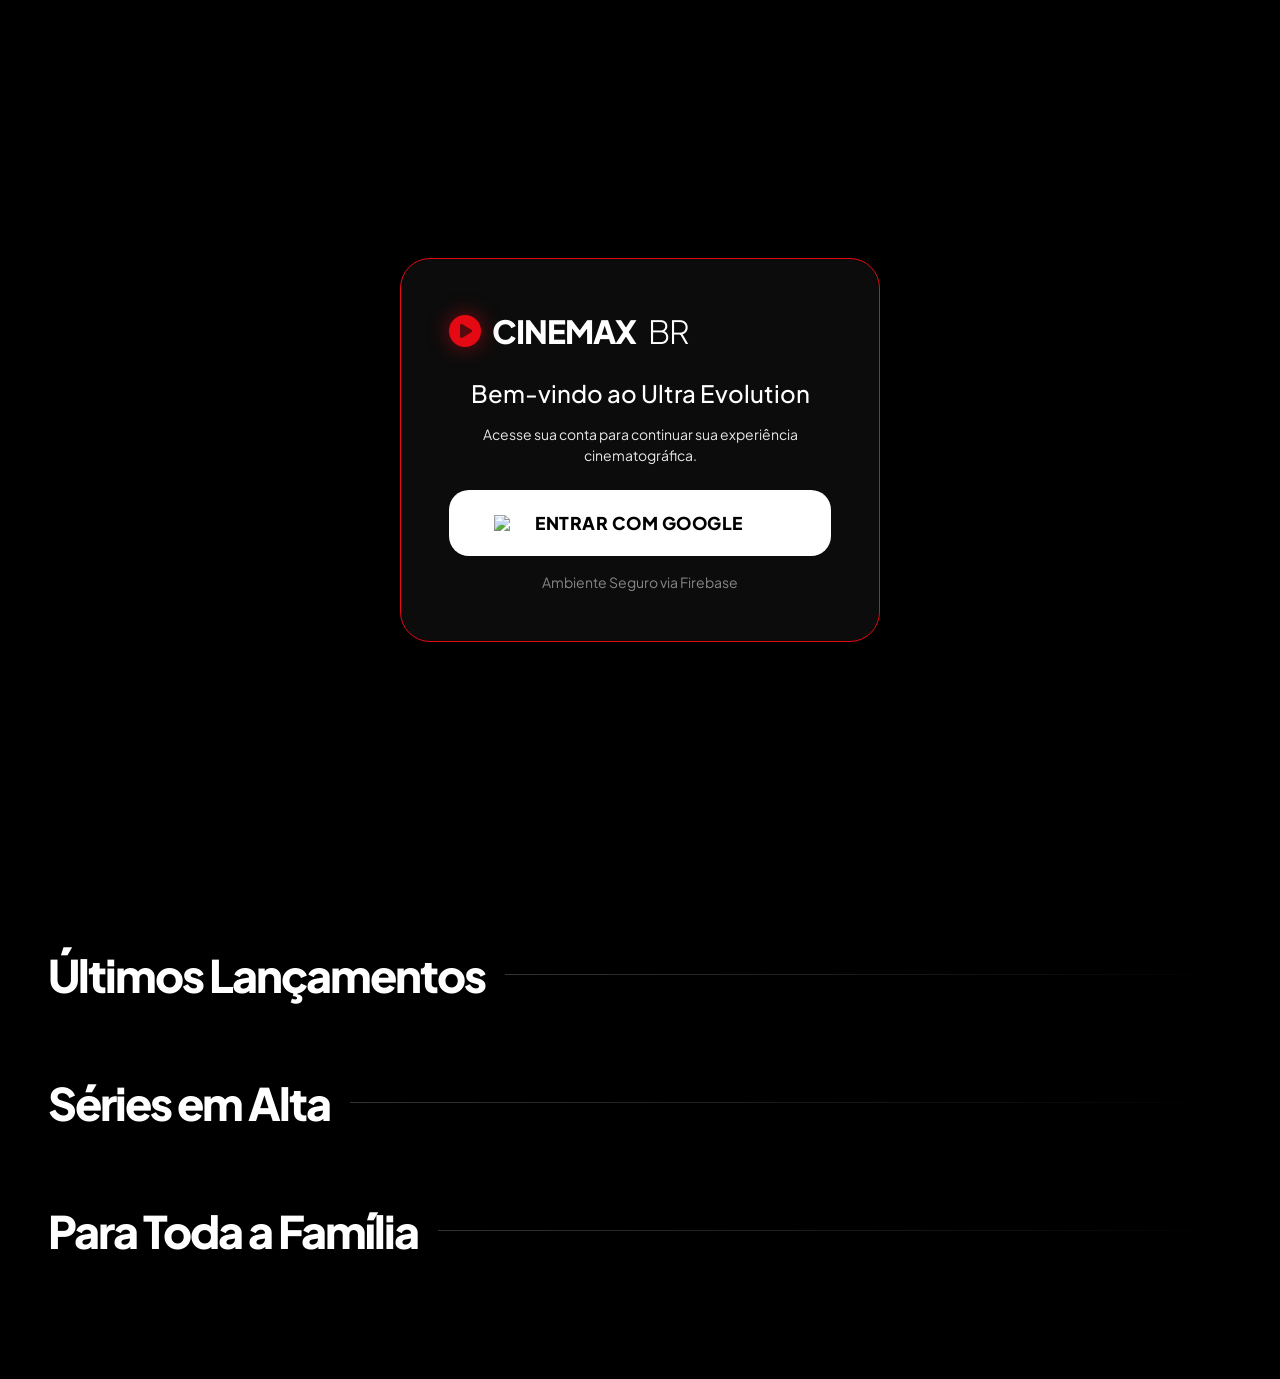
==== index.html @ 7a3a1f3d "update" ====
<!DOCTYPE html>
<html lang="pt-BR">
<head>
    <meta charset="UTF-8">
    <meta name="viewport" content="width=device-width, initial-scale=1.0">
    <title>CineMaxBR | Ultra Evolution</title>

    <!-- Fonts & Icons -->
    <link href="https://cdn.jsdelivr.net/npm/bootstrap@5.3.0/dist/css/bootstrap.min.css" rel="stylesheet">
    <link rel="stylesheet" href="https://cdnjs.cloudflare.com/ajax/libs/font-awesome/6.4.0/css/all.min.css">
    <link rel="preconnect" href="https://fonts.googleapis.com">
    <link href="https://fonts.googleapis.com/css2?family=Plus+Jakarta+Sans:wght@300;400;600;800&display=swap" rel="stylesheet">

    <!-- Custom CSS -->
    <link rel="stylesheet" href="assets/css/styles.css">
    <link rel="stylesheet" href="assets/css/player.css">
    <link rel="icon" href="data:;base64,iVBORw0KGgo=">
</head>
<body class="bg-black">

    <div id="particles-js"></div>

    <!-- Access Gate -->
    <div id="accessGate" style="position: fixed; inset: 0; background: #000; z-index: 20000; display: flex; align-items: center; justify-content: center; backdrop-filter: blur(20px);">
        <div class="glass-card text-center p-5 animate-fade-in" style="max-width: 480px; border: 1px solid var(--accent); position: relative;">

            <div id="loginStep">
                <div class="brand mb-4 fs-2"><i class="fas fa-play-circle"></i> CINEMAX<span>BR</span></div>
                <h4 class="fw-800 mb-3">Bem-vindo ao Ultra Evolution</h4>
                <p class="text-dim small mb-4">Acesse sua conta para continuar sua experiência cinematográfica.</p>
                <button class="btn-hyper w-100 mb-3" id="btnGoogleLogin" style="background: #fff; color: #000; box-shadow: none;">
                    <img src="https://www.gstatic.com/firebasejs/ui/2.0.0/images/auth/google.svg" width="18" class="me-2"> ENTRAR COM GOOGLE
                </button>
                <div class="text-white-50 small">Ambiente Seguro via Firebase</div>
            </div>

            <div id="codeStep" style="display: none;">
                <div class="brand mb-4 fs-2"><i class="fas fa-key"></i> CINEMAX<span>BR</span></div>
                <h4 class="fw-800 mb-3">Vincular Acesso</h4>
                <p class="text-dim small mb-4">Insira sua chave de acesso para vincular à sua conta Google.</p>
                <div class="mb-4">
                    <input type="password" id="accessCodeInput" class="form-control-pro text-center fs-4" placeholder="••••••••" style="letter-spacing: 0.5em;">
                </div>
                <button class="btn-hyper w-100" id="btnVerifyAccess">VINCULAR CONTA</button>
                <p id="accessError" class="text-danger small mt-3" style="display: none;">Chave inválida ou já utilizada.</p>
            </div>

            <div id="termsStep" style="display: none;">
                <div class="brand mb-4 fs-2"><i class="fas fa-shield-alt"></i> TERMOS<span>&</span>PRIVACIDADE</div>
                <h4 class="fw-800 mb-3">Contrato de Uso</h4>
                <div class="terms-scroll p-3 mb-4 text-start small text-dim" style="height: 180px; overflow-y: auto; background: rgba(255,255,255,0.05); border-radius: 10px;">
                    Ao acessar o CineMaxBR, você concorda que:
                    <ol>
                        <li>Este portal é para uso estritamente pessoal e privado.</li>
                        <li>O compartilhamento de sua chave de acesso é proibido.</li>
                        <li>Respeitamos sua privacidade e não coletamos dados sensíveis sem consentimento.</li>
                        <li>Os links de mídia são indexados de fontes externas.</li>
                    </ol>
                    Leia na íntegra: <a href="politica-de-privacidade.html" target="_blank" class="text-accent">Privacidade</a> e <a href="termo-de-servico.html" target="_blank" class="text-accent">Termos</a>.
                </div>
                <div class="form-check text-start mb-4">
                    <input class="form-check-input" type="checkbox" id="checkTerms">
                    <label class="form-check-label small text-white" for="checkTerms">
                        Eu li e aceito os termos e a política de privacidade.
                    </label>
                </div>
                <button class="btn-hyper w-100" id="btnAcceptTerms" disabled>CONCORDAR E CONTINUAR</button>
            </div>
        </div>
    </div>

    <!-- Hyper Navbar -->
    <nav class="navbar navbar-expand-lg navbar-dark navbar-pro fixed-top">
        <div class="container-fluid px-5">
            <a class="navbar-brand brand" href="#">
                <i class="fas fa-play-circle"></i> CINEMAX<span>BR</span>
            </a>
            <div class="collapse navbar-collapse">
                <ul class="navbar-nav mx-auto gap-4 fw-800 text-uppercase letter-spacing-1">
                    <li class="nav-item"><a class="nav-link active" href="#">Início</a></li>
                    <li class="nav-item"><a class="nav-link" href="#movies">Filmes</a></li>
                    <li class="nav-item"><a class="nav-link" href="#series">Séries</a></li>
                    <li class="nav-item"><a class="nav-link" href="#kids">Kids</a></li>
                </ul>
                <div class="d-flex align-items-center gap-4">
                    <i class="fas fa-search cursor-pointer fs-5" id="btnOpenSearch"></i>
                    <i class="fas fa-bell cursor-pointer fs-5"></i>
                    <div class="avatar-circle"></div>
                </div>
            </div>
        </div>
    </nav>

    <!-- Hyper Hero -->
    <header class="hero" id="hero">
        <div class="hero-bg-container">
            <img src="" id="heroBanner" class="hero-bg">
        </div>
        <div class="hero-overlay"></div>
        <div class="hero-content">
            <h1 class="hero-title" id="heroTitle">Carregando...</h1>
            <p class="hero-desc" id="heroDesc">Experiência Ultra Evolution. O melhor do cinema mundial em qualidade premium exclusiva.</p>
            <div class="d-flex gap-4">
                <button class="btn-hyper" id="btnPlayHero">
                    <i class="fas fa-play"></i> ASSISTIR AGORA
                </button>
                <button class="btn-hyper" style="background: rgba(255,255,255,0.15); box-shadow: none;" id="btnInfoHero">
                    <i class="fas fa-info-circle"></i> MAIS DETALHES
                </button>
            </div>
        </div>
    </header>

    <!-- Catalog Sections -->
    <main class="container-fluid px-5 pb-5 mt-5">
        <div id="franchiseSection"></div>

        <section id="movies" class="mb-5">
            <h2 class="section-title">Últimos Lançamentos</h2>
            <div class="row g-4" id="moviesGrid">
                <!-- Dynamic Content -->
            </div>
        </section>

        <section id="series" class="mb-5">
            <h2 class="section-title">Séries em Alta</h2>
            <div class="row g-4" id="seriesGrid">
                <!-- Dynamic Content -->
            </div>
        </section>

        <section id="kids" class="mb-5">
            <h2 class="section-title">Para Toda a Família</h2>
            <div class="row g-4" id="kidsGrid">
                <!-- Dynamic Content -->
            </div>
        </section>
    </main>

    <!-- Search Overlay -->
    <div id="searchOverlay" class="search-overlay">
        <div class="search-header">
            <div class="container-fluid px-5 d-flex align-items-center gap-4">
                <i class="fas fa-search fs-3 text-accent"></i>
                <input type="text" id="searchInput" class="search-input" placeholder="Títulos, gêneros ou tags..." autocomplete="off">
                <i class="fas fa-times fs-3 cursor-pointer" id="btnCloseSearch"></i>
            </div>
        </div>
        <div class="container-fluid px-5 py-5 mt-5" style="height: calc(100vh - 100px); overflow-y: auto;">
            <div id="searchResults" class="row g-4"></div>
        </div>
    </div>

    <!-- Details Modal -->
    <div class="modal fade" id="detailsModal" tabindex="-1">
        <div class="modal-dialog modal-premium modal-dialog-centered">
            <div class="modal-content hyper-glass">
                <div class="modal-body p-0" id="modalBody"></div>
            </div>
        </div>
    </div>

    <!-- Player Overlay -->
    <div id="playerOverlay" style="position: fixed; inset: 0; background: #000; z-index: 10000; display: none;">
        <button onclick="closePlayer()" class="btn btn-link text-white position-absolute top-0 end-0 m-5 fs-2" style="z-index: 10001;">
            <i class="fas fa-times"></i>
        </button>
        <div id="videoContainer" class="w-100 h-100"></div>
    </div>

    <!-- Scripts -->
    <script src="config.js"></script>
    <script src="https://cdn.jsdelivr.net/npm/hls.js@latest"></script>
    <script src="https://cdn.jsdelivr.net/npm/bootstrap@5.3.0/dist/js/bootstrap.bundle.min.js"></script>
    <script src="https://cdn.jsdelivr.net/npm/particles.js@2.0.0/particles.min.js"></script>
    <script src="https://www.gstatic.com/firebasejs/10.7.1/firebase-app-compat.js"></script>
    <script src="https://www.gstatic.com/firebasejs/10.7.1/firebase-auth-compat.js"></script>
    <script src="https://www.gstatic.com/firebasejs/10.7.1/firebase-database-compat.js"></script>
    <script type="module" src="assets/js/core/app.js"></script>

    <script>
        // Particle Init
        particlesJS('particles-js', {
            particles: {
                number: { value: 50 },
                color: { value: "#E50914" },
                shape: { type: "circle" },
                opacity: { value: 0.2 },
                size: { value: 3 },
                move: { speed: 1, direction: "top", out_mode: "out" }
            }
        });
    </script>
</body>
</html>
---- assets/css/styles.css ----
/*
 * CineMaxBR HYPER-PREMIUM Styles
 * The "One Million Times Better" Edition
 */

:root {
    --accent: #E50914;
    --accent-rgb: 229, 9, 20;
    --accent-glow: rgba(229, 9, 20, 0.6);
    --bg-pure: #000000;
    --bg-card: rgba(20, 20, 20, 0.4);
    --surface-glass: rgba(255, 255, 255, 0.03);
    --border-glass: rgba(255, 255, 255, 0.08);
    --blur-heavy: blur(40px);
    --transition-hyper: all 0.6s cubic-bezier(0.16, 1, 0.3, 1);
    --gold: #FFD700;
}

* {
    margin: 0;
    padding: 0;
    box-sizing: border-box;
    font-family: 'Plus Jakarta Sans', sans-serif;
    -webkit-font-smoothing: antialiased;
}

body {
    background: var(--bg-pure);
    color: #fff;
    overflow-x: hidden;
    scroll-behavior: smooth;
}

/* Refined Cursor Trail */
#customCursor {
    width: 8px;
    height: 8px;
    background: var(--accent);
    border-radius: 50%;
    position: fixed;
    pointer-events: none;
    z-index: 10000;
    transition: transform 0.1s ease;
    box-shadow: 0 0 10px var(--accent-glow);
}

#cursorFollower {
    width: 35px;
    height: 35px;
    border: 1.5px solid rgba(255,255,255,0.2);
    border-radius: 50%;
    position: fixed;
    pointer-events: none;
    z-index: 9999;
    transition: transform 0.2s cubic-bezier(0.23, 1, 0.32, 1);
}

/* Hyper-Premium Navbar */
.navbar-pro {
    background: linear-gradient(to bottom, rgba(0,0,0,0.8) 0%, transparent 100%);
    padding: 1rem 6% !important;
    transition: var(--transition-hyper);
    z-index: 2000;
}

.navbar-pro.scrolled {
    background: #000;
    padding: 0.8rem 6% !important;
    border-bottom: 1px solid var(--border-glass);
}

.brand {
    font-size: 1.8rem;
    font-weight: 900;
    letter-spacing: -1px;
    text-transform: uppercase;
    display: flex;
    align-items: center;
    gap: 12px;
}

.brand i {
    font-size: 2rem;
    color: var(--accent);
    filter: drop-shadow(0 0 10px var(--accent-glow));
}

.brand span {
    color: #fff;
    font-weight: 300;
}

/* Hero Section with Parallax Effect */
.hero {
    height: 100vh;
    display: flex;
    align-items: center;
    justify-content: flex-start;
    padding: 0 10%;
    position: relative;
    overflow: hidden;
}

.hero-bg-container {
    position: absolute;
    top: 0; left: 0; width: 100%; height: 100%;
    z-index: -2;
    overflow: hidden;
}

.hero-bg {
    width: 100%;
    height: 100%;
    object-fit: cover;
    transform: scale(1.15);
    filter: brightness(0.4) contrast(1.1);
    transition: transform 12s cubic-bezier(0.16, 1, 0.3, 1);
}

.hero.active .hero-bg {
    transform: scale(1);
}

.hero-overlay {
    position: absolute;
    top: 0; left: 0; width: 100%; height: 100%;
    background: radial-gradient(circle at 20% 50%, transparent 10%, var(--bg-pure) 90%),
                linear-gradient(to top, var(--bg-pure) 5%, transparent 40%);
    z-index: -1;
}

.hero-content {
    max-width: 800px;
    z-index: 10;
}

.hero-badge {
    display: inline-flex;
    align-items: center;
    gap: 10px;
    background: rgba(255,255,255,0.1);
    backdrop-filter: blur(10px);
    padding: 8px 20px;
    border-radius: 100px;
    font-weight: 800;
    font-size: 0.75rem;
    letter-spacing: 2px;
    margin-bottom: 2rem;
    border: 1px solid rgba(255,255,255,0.1);
}

.hero-title {
    font-size: 5rem;
    font-weight: 900;
    line-height: 1.1;
    margin-bottom: 1.5rem;
    letter-spacing: -2px;
}

.hero-desc {
    font-size: 1.25rem;
    line-height: 1.6;
    color: rgba(255,255,255,0.9);
    margin-bottom: 3rem;
    max-width: 600px;
}

/* High-End Cards */
.media-card {
    position: relative;
    border-radius: 24px;
    background: var(--bg-card);
    border: 1px solid var(--border-glass);
    overflow: hidden;
    transition: var(--transition-hyper);
    aspect-ratio: 2/3;
}

.media-card::before {
    content: '';
    position: absolute;
    inset: 0;
    background: linear-gradient(45deg, transparent, rgba(255,255,255,0.05), transparent);
    transform: translateX(-100%);
    transition: 0.8s;
}

.media-card:hover::before {
    transform: translateX(100%);
}

.media-card:hover {
    transform: translateY(-15px) scale(1.03);
    border-color: rgba(255,255,255,0.3);
    box-shadow: 0 30px 60px rgba(0,0,0,0.8),
                0 0 20px rgba(var(--accent-rgb), 0.2);
}

.media-card img {
    width: 100%;
    height: 100%;
    object-fit: cover;
    transition: var(--transition-hyper);
}

.media-card:hover img {
    transform: scale(1.1);
    filter: brightness(0.5) blur(2px);
}

.media-card-info {
    position: absolute;
    inset: 0;
    display: flex;
    flex-direction: column;
    justify-content: flex-end;
    padding: 30px;
    background: linear-gradient(to top, rgba(0,0,0,0.9) 10%, transparent 60%);
    opacity: 0;
    transform: translateY(20px);
    transition: var(--transition-hyper);
}

.media-card:hover .media-card-info {
    opacity: 1;
    transform: translateY(0);
}

/* Premium Section Titles */
.section-title {
    font-size: 2.8rem;
    font-weight: 900;
    margin-bottom: 50px;
    letter-spacing: -2px;
    display: flex;
    align-items: center;
    gap: 20px;
}

.section-title::after {
    content: '';
    height: 1px;
    flex-grow: 1;
    background: linear-gradient(to right, rgba(255,255,255,0.2), transparent);
}

/* Buttons: The Ultimate UI */
.btn-hyper {
    position: relative;
    background: var(--accent);
    color: white;
    border: none;
    padding: 20px 45px;
    border-radius: 20px;
    font-weight: 800;
    font-size: 1.1rem;
    letter-spacing: 0.5px;
    overflow: hidden;
    transition: var(--transition-hyper);
    display: flex;
    align-items: center;
    gap: 15px;
    box-shadow: 0 10px 30px var(--accent-glow);
}

.btn-hyper::before {
    content: '';
    position: absolute;
    top: -50%; left: -50%;
    width: 200%; height: 200%;
    background: radial-gradient(circle, rgba(255,255,255,0.2) 0%, transparent 70%);
    transform: scale(0);
    transition: transform 0.6s ease;
}

.btn-hyper:hover::before {
    transform: scale(1);
}

.btn-hyper:hover {
    transform: translateY(-5px) scale(1.05);
    box-shadow: 0 20px 50px var(--accent-glow);
}

/* Balanced Modal */
.modal-dialog.modal-premium {
    max-width: 1100px;
    margin: 1.75rem auto;
}

.modal-content.hyper-glass {
    background: #0a0a0a;
    border: 1px solid rgba(255,255,255,0.1);
    border-radius: 24px;
    overflow: hidden;
    box-shadow: 0 0 50px rgba(0,0,0,1);
}

.glass-detail {
    background: rgba(5, 5, 5, 0.7);
    backdrop-filter: blur(4px);
    -webkit-backdrop-filter: blur(4px);
    position: relative;
    z-index: 5;
    height: 100%;
    min-height: 500px;
}

/* Ambient Background Particles */
#particles-js {
    position: fixed;
    top: 0; left: 0; width: 100%; height: 100%;
    z-index: -5;
    pointer-events: none;
}

/* Access Control UI Components */
.glass-card {
    background: rgba(15, 15, 15, 0.85);
    backdrop-filter: blur(10px);
    border: 1px solid rgba(255, 255, 255, 0.1);
    border-radius: 30px;
    box-shadow: 0 50px 100px rgba(0,0,0,0.8);
}

.form-control-pro {
    background: rgba(255, 255, 255, 0.05);
    border: 1px solid rgba(255, 255, 255, 0.1);
    border-radius: 14px;
    padding: 18px 25px;
    color: #fff;
    width: 100%;
    transition: all 0.3s ease;
}

.form-control-pro:focus {
    background: rgba(255, 255, 255, 0.1);
    border-color: var(--accent);
    outline: none;
    box-shadow: 0 0 20px var(--accent-glow);
}

.animate-fade-in {
    animation: fadeIn 0.8s cubic-bezier(0.16, 1, 0.3, 1) forwards;
}

.animate-fade-out {
    animation: fadeOut 0.5s ease forwards;
}

@keyframes fadeIn {
    from { opacity: 0; transform: translateY(30px); }
    to { opacity: 1; transform: translateY(0); }
}

@keyframes fadeOut {
    from { opacity: 1; transform: scale(1); }
    to { opacity: 0; transform: scale(1.1); }
}

/* --- Advanced Cinematic Modal --- */
.media-detail-backdrop {
    position: absolute;
    inset: 0;
    background-size: cover;
    background-position: center;
    filter: blur(10px) brightness(0.2);
    transform: scale(1.05);
    z-index: 1;
}

.content-glass {
    background: rgba(10, 10, 10, 0.9);
    backdrop-filter: blur(10px);
    border-left: 1px solid rgba(255, 255, 255, 0.05);
}

.poster-main {
    width: 100%;
    height: 100%;
    object-fit: cover;
    border-radius: 20px;
    box-shadow: 0 20px 50px rgba(0,0,0,0.8);
    transition: transform 0.5s ease;
}

.poster-glow-container {
    padding: 30px;
    height: 100%;
    background: linear-gradient(to right, rgba(0,0,0,0.4), transparent);
}

.cinematic-title {
    text-shadow: 0 5px 15px rgba(0,0,0,0.5);
    background: linear-gradient(to bottom, #fff 0%, #aaa 100%);
    -webkit-background-clip: text;
    -webkit-text-fill-color: transparent;
}

.description-text {
    color: rgba(255,255,255,0.9);
    line-height: 1.8;
    font-size: 1.1rem;
    max-height: 150px;
    overflow-y: auto;
}

/* --- Action Buttons & Animations --- */
.action-btn {
    transition: all 0.4s cubic-bezier(0.175, 0.885, 0.32, 1.275);
}

.action-btn:hover {
    transform: scale(1.05) translateY(-3px);
}

.pulse-glow {
    animation: pulse-red 2s infinite;
}

@keyframes pulse-red {
    0% { box-shadow: 0 0 0 0 rgba(229, 9, 20, 0.4); }
    70% { box-shadow: 0 0 0 20px rgba(229, 9, 20, 0); }
    100% { box-shadow: 0 0 0 0 rgba(229, 9, 20, 0); }
}

/* --- Navigation & Global Improvements --- */
.navbar {
    background: linear-gradient(to bottom, rgba(0,0,0,0.9) 0%, transparent 100%) !important;
    padding: 1.5rem 0;
    transition: 0.5s ease;
}

.navbar.scrolled {
    background: #000 !important;
    padding: 1rem 0;
    border-bottom: 1px solid rgba(255,255,255,0.05);
}

.text-dim {
    color: rgba(255, 255, 255, 0.9) !important;
}

/* --- Premium Animations --- */
.media-card {
    transition: transform 0.6s cubic-bezier(0.23, 1, 0.32, 1), box-shadow 0.6s ease;
    border: 1px solid transparent;
}

.media-card:hover {
    transform: scale(1.05) translateY(-5px);
    border-color: var(--accent);
    box-shadow: 0 15px 30px rgba(229, 9, 20, 0.3);
    z-index: 10;
}

.media-card img {
    border-radius: 16px;
    transition: filter 0.6s ease;
}

.media-card:hover img {
    filter: brightness(0.6);
}

/* --- Skeleton & Loading States --- */
@keyframes shimmer {
    0% { background-position: -200% 0; }
    100% { background-position: 200% 0; }
}

.skeleton {
    background: linear-gradient(90deg, #0a0a0a 25%, #1a1a1a 50%, #0a0a0a 75%);
    background-size: 200% 100%;
    animation: shimmer 2s infinite linear;
    border-radius: 16px;
}

.media-card-skeleton {
    position: absolute;
    inset: 0;
    z-index: 1;
}

.img-lazy {
    opacity: 0;
    transition: opacity 0.8s ease;
}

.img-loaded {
    opacity: 1;
}

/* --- Details Section --- */
.detail-pill {
    background: rgba(255,255,255,0.05);
    padding: 6px 14px;
    border-radius: 50px;
    font-size: 0.75rem;
    font-weight: 600;
    border: 1px solid rgba(255,255,255,0.1);
    transition: 0.3s;
}

.detail-pill:hover {
    background: var(--accent);
    border-color: var(--accent);
}

/* --- Search Overlay --- */
.search-overlay {
    position: fixed;
    inset: 0;
    background: rgba(0,0,0,0.98);
    backdrop-filter: blur(20px);
    -webkit-backdrop-filter: blur(20px);
    z-index: 5000;
    display: none;
    flex-direction: column;
}

.search-header {
    height: 120px;
    display: flex;
    align-items: center;
    border-bottom: 1px solid rgba(255,255,255,0.05);
}

.search-input {
    background: transparent;
    border: none;
    color: #fff;
    font-size: 3rem;
    font-weight: 800;
    width: 100%;
    outline: none;
}

.search-input::placeholder {
    color: rgba(255,255,255,0.1);
}

.search-overlay.active {
    display: flex;
    animation: fadeIn 0.4s ease forwards;
}

#btnCloseSearch {
    transition: transform 0.3s ease;
}

#btnCloseSearch:hover {
    transform: rotate(90deg);
    color: var(--accent);
}
---- assets/css/player.css ----
/*
 * CineMaxBR Premium Web Player Styles
 * Cinematic Ultra UI - Netflix/Disney+ Inspired
 */

:root {
    --player-accent: #E50914;
    --player-glass: rgba(15, 15, 15, 0.7);
}

.custom-player-container {
    position: fixed;
    top: 0;
    left: 0;
    width: 100%;
    height: 100%;
    background: #000;
    z-index: 9999;
    display: flex;
    flex-direction: column;
    overflow: hidden;
    font-family: 'Plus Jakarta Sans', sans-serif;
    user-select: none;
}

.video-wrapper {
    flex: 1;
    display: flex;
    align-items: center;
    justify-content: center;
    position: relative;
    background: #000;
}

.video-wrapper video, .video-wrapper iframe {
    width: 100%;
    height: 100%;
    object-fit: contain;
    outline: none;
}

/* Intelligent Controls */
.player-controls {
    position: absolute;
    bottom: 0;
    left: 0;
    width: 100%;
    padding: 80px 40px 30px;
    background: linear-gradient(to top, rgba(0,0,0,1) 0%, rgba(0,0,0,0.8) 30%, transparent 100%);
    opacity: 0;
    transition: opacity 0.5s cubic-bezier(0.4, 0, 0.2, 1), transform 0.5s cubic-bezier(0.4, 0, 0.2, 1);
    transform: translateY(20px);
    z-index: 10;
    pointer-events: none;
}

.custom-player-container:hover .player-controls,
.custom-player-container.user-active .player-controls {
    opacity: 1;
    transform: translateY(0);
    pointer-events: auto;
}

/* Progress Bar Ultra */
.player-progress-container {
    height: 4px;
    background: rgba(255, 255, 255, 0.15);
    border-radius: 2px;
    cursor: pointer;
    margin-bottom: 25px;
    position: relative;
    transition: height 0.3s cubic-bezier(0.4, 0, 0.2, 1);
}

.player-progress-container:hover {
    height: 8px;
}

.player-progress-bar {
    height: 100%;
    background: var(--player-accent);
    border-radius: 2px;
    width: 0;
    position: relative;
    box-shadow: 0 0 15px rgba(229, 9, 20, 0.4);
}

.player-progress-knob {
    position: absolute;
    right: -7px;
    top: 50%;
    transform: translateY(-50%) scale(0);
    width: 14px;
    height: 14px;
    background: #fff;
    border-radius: 50%;
    box-shadow: 0 0 10px rgba(0,0,0,0.8);
    transition: transform 0.2s;
}

.player-progress-container:hover .player-progress-knob {
    transform: translateY(-50%) scale(1);
}

.player-seek-preview {
    position: absolute;
    bottom: 25px;
    transform: translateX(-50%);
    background: var(--player-glass);
    backdrop-filter: blur(10px);
    color: #fff;
    padding: 6px 12px;
    border-radius: 6px;
    font-size: 13px;
    font-weight: 700;
    display: none;
    pointer-events: none;
    border: 1px solid rgba(255,255,255,0.1);
}

/* Big Play/Pause Center Pulse */
.center-play-btn {
    position: absolute;
    font-size: 3.5rem;
    color: white;
    background: rgba(229, 9, 20, 0.2);
    width: 110px;
    height: 110px;
    display: flex;
    align-items: center;
    justify-content: center;
    border-radius: 50%;
    backdrop-filter: blur(8px);
    border: 2px solid rgba(255,255,255,0.15);
    cursor: pointer;
    opacity: 0;
    transform: translate(-50%, -50%) scale(0.8);
    top: 50%;
    left: 50%;
    transition: all 0.4s cubic-bezier(0.175, 0.885, 0.32, 1.275);
    z-index: 11;
    pointer-events: none;
}

.center-play-btn.visible {
    opacity: 1;
    transform: translate(-50%, -50%) scale(1);
    pointer-events: auto;
}

.center-play-btn i {
    margin-left: 8px;
}

/* Info Overlay Header */
.player-info-top {
    position: absolute;
    top: 0;
    left: 0;
    width: 100%;
    padding: 50px 40px;
    background: linear-gradient(to bottom, rgba(0,0,0,0.9) 0%, transparent 100%);
    opacity: 0;
    transform: translateY(-20px);
    transition: all 0.5s cubic-bezier(0.4, 0, 0.2, 1);
    z-index: 10;
    pointer-events: none;
}

.custom-player-container:hover .player-info-top,
.custom-player-container.user-active .player-info-top {
    opacity: 1;
    transform: translateY(0);
}

.player-title {
    font-size: 1.8rem;
    font-weight: 800;
    letter-spacing: -0.5px;
    margin-bottom: 4px;
}

.player-subtitle {
    font-size: 1rem;
    color: var(--player-accent);
    font-weight: 700;
    text-transform: uppercase;
    letter-spacing: 1px;
}

/* Loading Glass Spinner */
.player-loader {
    position: absolute;
    top: 50%;
    left: 50%;
    transform: translate(-50%, -50%);
    width: 70px;
    height: 70px;
    border: 3px solid rgba(255,255,255,0.05);
    border-top-color: var(--player-accent);
    border-radius: 50%;
    animation: spin 0.8s cubic-bezier(0.5, 0.1, 0.5, 0.9) infinite;
    z-index: 5;
    display: none;
}

@keyframes spin {
    to { transform: translate(-50%, -50%) rotate(360deg); }
}

/* Quality Menu Premium */
.quality-menu {
    position: absolute;
    bottom: 60px;
    right: 0;
    background: rgba(10, 10, 10, 0.9);
    backdrop-filter: blur(20px);
    border-radius: 12px;
    padding: 10px;
    min-width: 140px;
    display: none;
    border: 1px solid rgba(255,255,255,0.08);
    box-shadow: 0 20px 40px rgba(0,0,0,0.6);
}

.quality-menu.visible {
    display: block;
    animation: qualityIn 0.3s cubic-bezier(0.4, 0, 0.2, 1);
}

@keyframes qualityIn {
    from { opacity: 0; transform: translateY(15px) scale(0.95); }
    to { opacity: 1; transform: translateY(0) scale(1); }
}

.quality-item {
    padding: 10px 15px;
    color: #aaa;
    cursor: pointer;
    border-radius: 8px;
    font-size: 14px;
    font-weight: 600;
    transition: all 0.2s;
    display: flex;
    justify-content: space-between;
    align-items: center;
}

.quality-item:hover {
    background: rgba(255,255,255,0.05);
    color: #fff;
}

.quality-item.active {
    color: var(--player-accent);
    background: rgba(229, 9, 20, 0.05);
}

.quality-item.active::after {
    content: '\f00c';
    font-family: 'Font Awesome 6 Free';
    font-weight: 900;
    font-size: 10px;
}

/* Controls Interaction */
.player-btn {
    background: none;
    border: none;
    color: rgba(255,255,255,0.8);
    font-size: 1.5rem;
    cursor: pointer;
    transition: all 0.2s;
    display: flex;
    align-items: center;
    justify-content: center;
    width: 45px;
    height: 45px;
    border-radius: 50%;
}

.player-btn:hover {
    color: #fff;
    background: rgba(255,255,255,0.1);
    transform: scale(1.1);
}

.player-time {
    font-size: 1rem;
    font-weight: 600;
    color: #ddd;
    font-variant-numeric: tabular-nums;
    margin-left: 10px;
}

/* Modular Player Classes */
.video-player-container {
    position: relative;
    width: 100%;
    height: 100%;
    background: #000;
    display: flex;
    flex-direction: column;
}

.main-video {
    width: 100%;
    height: 100%;
    object-fit: contain;
}

.player-overlay {
    position: absolute;
    inset: 0;
    display: none;
    align-items: center;
    justify-content: center;
    background: rgba(0,0,0,0.5);
    z-index: 5;
}

.video-controls {
    position: absolute;
    bottom: 0;
    left: 0;
    width: 100%;
    padding: 20px 40px 40px;
    background: linear-gradient(to top, rgba(0,0,0,0.9), transparent);
    z-index: 10;
    transition: opacity 0.3s ease;
}

.progress-area {
    width: 100%;
    height: 6px;
    background: rgba(255,255,255,0.2);
    cursor: pointer;
    margin-bottom: 20px;
    border-radius: 3px;
    position: relative;
}

.progress-bar {
    height: 100%;
    width: 100%;
    position: relative;
}

.inner-bar {
    height: 100%;
    width: 0;
    background: var(--player-accent);
    border-radius: 3px;
    box-shadow: 0 0 10px var(--player-accent);
}

.controls-main {
    display: flex;
    justify-content: space-between;
    align-items: center;
}

.volume-container {
    display: flex;
    align-items: center;
    gap: 10px;
}

#volumeSlider {
    width: 0;
    height: 4px;
    -webkit-appearance: none;
    background: rgba(255,255,255,0.2);
    border-radius: 2px;
    outline: none;
    transition: width 0.3s ease;
}

.volume-container:hover #volumeSlider {
    width: 100px;
}

#volumeSlider::-webkit-slider-thumb {
    -webkit-appearance: none;
    width: 12px;
    height: 12px;
    background: #fff;
    border-radius: 50%;
    cursor: pointer;
}

.control-btn {
    background: none;
    border: none;
    color: #fff;
    font-size: 1.4rem;
    cursor: pointer;
    transition: transform 0.2s ease, color 0.2s ease;
    width: 40px;
    height: 40px;
    display: flex;
    align-items: center;
    justify-content: center;
}

.control-btn:hover {
    transform: scale(1.2);
    color: var(--player-accent);
}

.time-display {
    font-size: 0.95rem;
    font-weight: 600;
    color: rgba(255,255,255,0.8);
    font-variant-numeric: tabular-nums;
}

.player-close-btn {
    position: absolute;
    top: 30px;
    right: 30px;
    background: rgba(255,255,255,0.1);
    border: none;
    color: #fff;
    font-size: 2.5rem;
    width: 60px;
    height: 60px;
    border-radius: 50%;
    cursor: pointer;
    z-index: 15;
    display: flex;
    align-items: center;
    justify-content: center;
    transition: all 0.3s ease;
    backdrop-filter: blur(10px);
}

.player-close-btn:hover {
    background: var(--player-accent);
    transform: rotate(90deg);
}

.player-info-overlay {
    position: absolute;
    top: 40px;
    left: 40px;
    z-index: 10;
    text-shadow: 0 2px 10px rgba(0,0,0,0.8);
    pointer-events: none;
}
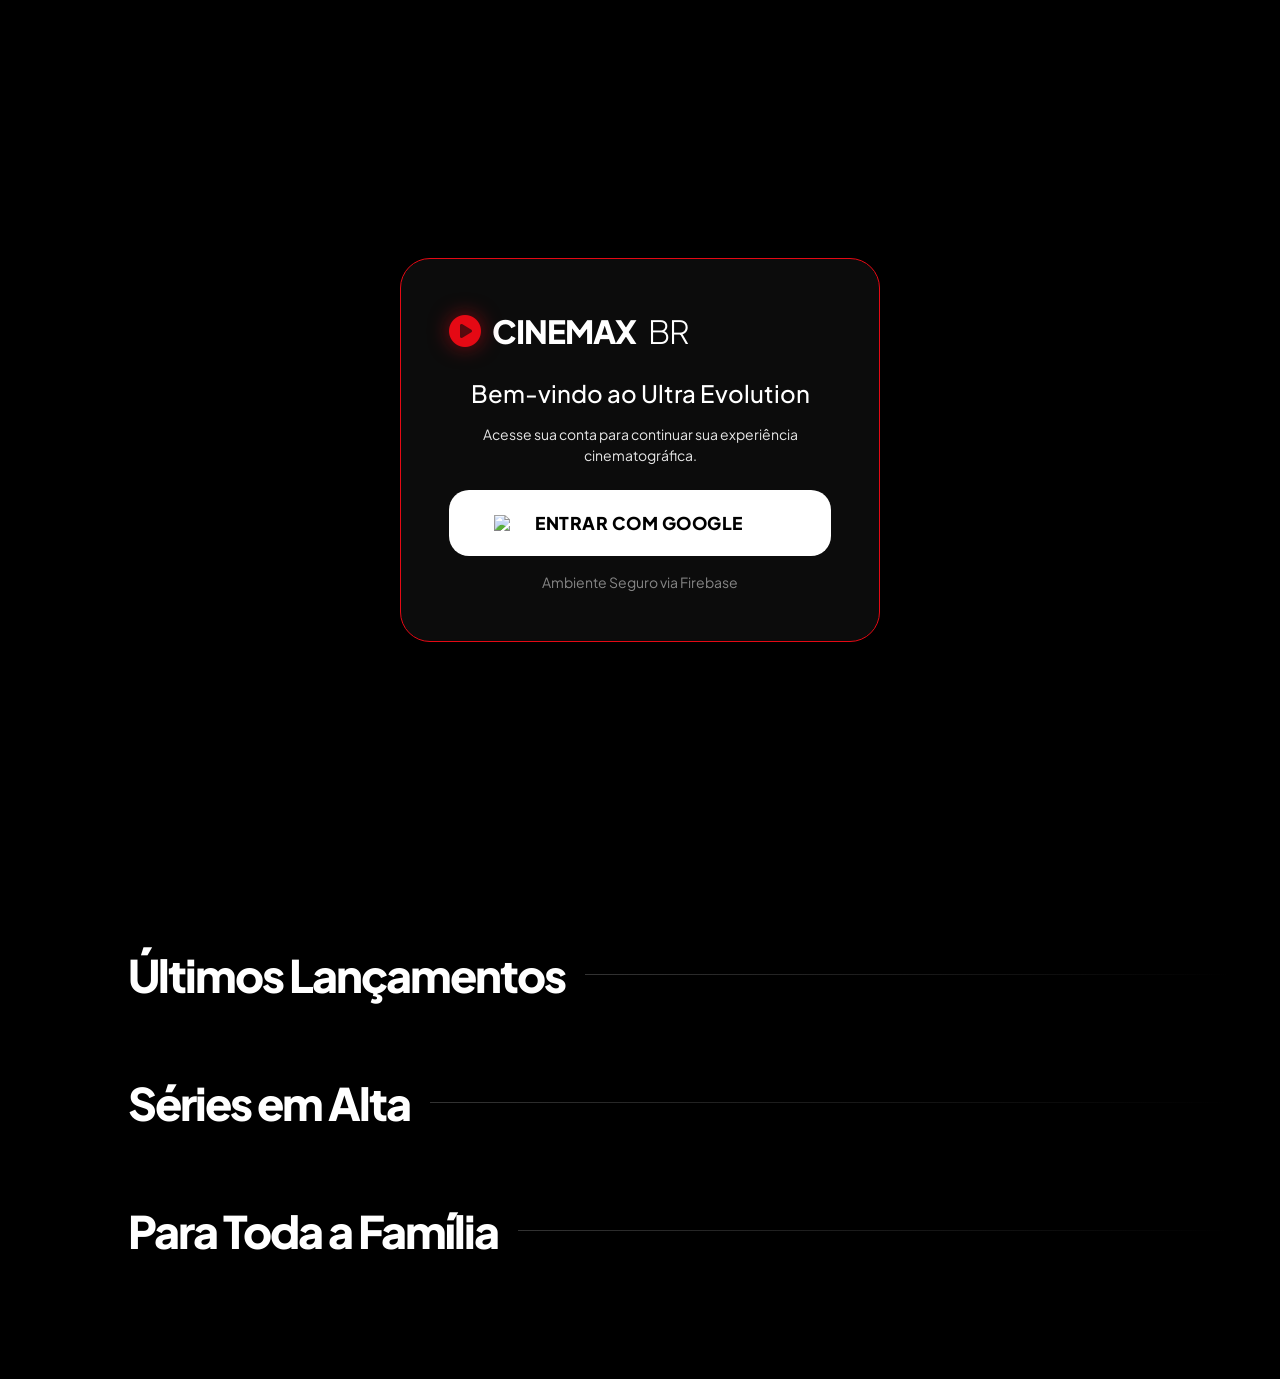
==== commit a28e6063: "update" ====
--- a/index.html
+++ b/index.html
@@ -69,72 +69,98 @@
         </div>
     </div>
 
-    <!-- Hyper Navbar -->
-    <nav class="navbar navbar-expand-lg navbar-dark navbar-pro fixed-top">
-        <div class="container-fluid px-5">
-            <a class="navbar-brand brand" href="#">
-                <i class="fas fa-play-circle"></i> CINEMAX<span>BR</span>
-            </a>
-            <div class="collapse navbar-collapse">
-                <ul class="navbar-nav mx-auto gap-4 fw-800 text-uppercase letter-spacing-1">
-                    <li class="nav-item"><a class="nav-link active" href="#">Início</a></li>
-                    <li class="nav-item"><a class="nav-link" href="#movies">Filmes</a></li>
-                    <li class="nav-item"><a class="nav-link" href="#series">Séries</a></li>
-                    <li class="nav-item"><a class="nav-link" href="#kids">Kids</a></li>
-                </ul>
-                <div class="d-flex align-items-center gap-4">
-                    <i class="fas fa-search cursor-pointer fs-5" id="btnOpenSearch"></i>
-                    <i class="fas fa-bell cursor-pointer fs-5"></i>
-                    <div class="avatar-circle"></div>
-                </div>
-            </div>
-        </div>
+    <!-- Sidebar -->
+    <nav class="sidebar-pro">
+        <a href="#" class="brand mb-5 px-3">
+            <i class="fas fa-play-circle"></i>
+        </a>
+        <a href="#" class="sidebar-item active" onclick="filterCategory('all')">
+            <i class="fas fa-home"></i>
+            <span>Início</span>
+        </a>
+        <a href="#" class="sidebar-item" onclick="filterCategory('movie')">
+            <i class="fas fa-film"></i>
+            <span>Filmes</span>
+        </a>
+        <a href="#" class="sidebar-item" onclick="filterCategory('series')">
+            <i class="fas fa-tv"></i>
+            <span>Séries</span>
+        </a>
+        <a href="#" class="sidebar-item" onclick="showMyList()">
+            <i class="fas fa-heart"></i>
+            <span>Minha Lista</span>
+        </a>
+        <div class="mt-auto"></div>
+        <a href="#" class="sidebar-item" onclick="firebase.auth().signOut()">
+            <i class="fas fa-sign-out-alt"></i>
+            <span>Sair</span>
+        </a>
     </nav>
 
-    <!-- Hyper Hero -->
-    <header class="hero" id="hero">
-        <div class="hero-bg-container">
-            <img src="" id="heroBanner" class="hero-bg">
-        </div>
-        <div class="hero-overlay"></div>
-        <div class="hero-content">
-            <h1 class="hero-title" id="heroTitle">Carregando...</h1>
-            <p class="hero-desc" id="heroDesc">Experiência Ultra Evolution. O melhor do cinema mundial em qualidade premium exclusiva.</p>
-            <div class="d-flex gap-4">
-                <button class="btn-hyper" id="btnPlayHero">
-                    <i class="fas fa-play"></i> ASSISTIR AGORA
-                </button>
-                <button class="btn-hyper" style="background: rgba(255,255,255,0.15); box-shadow: none;" id="btnInfoHero">
-                    <i class="fas fa-info-circle"></i> MAIS DETALHES
-                </button>
-            </div>
-        </div>
-    </header>
-
-    <!-- Catalog Sections -->
-    <main class="container-fluid px-5 pb-5 mt-5">
-        <div id="franchiseSection"></div>
-
-        <section id="movies" class="mb-5">
-            <h2 class="section-title">Últimos Lançamentos</h2>
-            <div class="row g-4" id="moviesGrid">
-                <!-- Dynamic Content -->
-            </div>
-        </section>
-
-        <section id="series" class="mb-5">
-            <h2 class="section-title">Séries em Alta</h2>
-            <div class="row g-4" id="seriesGrid">
-                <!-- Dynamic Content -->
-            </div>
-        </section>
-
-        <section id="kids" class="mb-5">
-            <h2 class="section-title">Para Toda a Família</h2>
-            <div class="row g-4" id="kidsGrid">
-                <!-- Dynamic Content -->
-            </div>
-        </section>
+    <main style="margin-left: 80px;">
+        <!-- Hyper Navbar -->
+        <nav class="navbar navbar-expand-lg navbar-dark navbar-pro fixed-top" style="left: 80px;">
+            <div class="container-fluid px-5">
+                <div class="d-flex align-items-center gap-4 w-100">
+                    <div class="d-flex gap-2 overflow-auto no-scrollbar py-2" id="categoryBar">
+                        <button class="category-pill active" onclick="filterCategory('all')">Tudo</button>
+                        <button class="category-pill" onclick="filterCategory('Ação')">Ação</button>
+                        <button class="category-pill" onclick="filterCategory('Terror')">Terror</button>
+                        <button class="category-pill" onclick="filterCategory('Ficção')">Ficção</button>
+                    </div>
+
+                    <div class="ms-auto d-flex align-items-center gap-4">
+                        <i class="fas fa-search cursor-pointer fs-5" id="btnOpenSearch"></i>
+                        <div class="avatar-circle"></div>
+                    </div>
+                </div>
+            </div>
+        </nav>
+
+        <!-- Hyper Hero -->
+        <header class="hero" id="hero">
+            <div class="hero-bg-container">
+                <img src="" id="heroBanner" class="hero-bg">
+            </div>
+            <div class="hero-overlay"></div>
+            <div class="hero-content">
+                <h1 class="hero-title" id="heroTitle">Carregando...</h1>
+                <p class="hero-desc" id="heroDesc">Experiência Ultra Evolution. O melhor do cinema mundial em qualidade premium exclusiva.</p>
+                <div class="d-flex gap-4">
+                    <button class="btn-hyper" id="btnPlayHero">
+                        <i class="fas fa-play"></i> ASSISTIR AGORA
+                    </button>
+                    <button class="btn-hyper" style="background: rgba(255,255,255,0.15); box-shadow: none;" id="btnInfoHero">
+                        <i class="fas fa-info-circle"></i> MAIS DETALHES
+                    </button>
+                </div>
+            </div>
+        </header>
+
+        <!-- Catalog Sections -->
+        <div class="container-fluid px-5 pb-5 mt-5">
+            <div id="continueWatchingSection" class="mb-5" style="display: none;">
+                <h2 class="section-title"><i class="fas fa-history text-accent"></i> Continue Assistindo</h2>
+                <div class="row g-4" id="continueWatchingGrid"></div>
+            </div>
+
+            <div id="franchiseSection"></div>
+
+            <section id="movies" class="mb-5">
+                <h2 class="section-title">Últimos Lançamentos</h2>
+                <div class="row g-4" id="moviesGrid"></div>
+            </section>
+
+            <section id="series" class="mb-5">
+                <h2 class="section-title">Séries em Alta</h2>
+                <div class="row g-4" id="seriesGrid"></div>
+            </section>
+
+            <section id="kids" class="mb-5">
+                <h2 class="section-title">Para Toda a Família</h2>
+                <div class="row g-4" id="kidsGrid"></div>
+            </section>
+        </div>
     </main>
 
     <!-- Search Overlay -->
--- a/assets/css/styles.css
+++ b/assets/css/styles.css
@@ -358,51 +358,127 @@
     to { opacity: 0; transform: scale(1.1); }
 }
 
-/* --- Advanced Cinematic Modal --- */
-.media-detail-backdrop {
+/* --- Glassmorphism & Refined Cards --- */
+.media-card {
+    background: rgba(255, 255, 255, 0.03);
+    backdrop-filter: blur(10px);
+    border: 1px solid rgba(255, 255, 255, 0.05);
+    border-radius: 20px;
+    transition: transform 0.6s cubic-bezier(0.16, 1, 0.3, 1), box-shadow 0.6s ease;
+}
+
+.media-card:hover {
+    transform: scale(1.08) translateY(-10px);
+    border-color: var(--accent);
+    box-shadow: 0 20px 40px rgba(0, 0, 0, 0.6), 0 0 20px rgba(var(--accent-rgb), 0.3);
+}
+
+/* Sidebar Navigation */
+.sidebar-pro {
+    position: fixed;
+    left: 0;
+    top: 0;
+    height: 100vh;
+    width: 80px;
+    background: rgba(5, 5, 5, 0.8);
+    backdrop-filter: blur(20px);
+    border-right: 1px solid rgba(255, 255, 255, 0.05);
+    display: flex;
+    flex-direction: column;
+    align-items: center;
+    padding: 2rem 0;
+    z-index: 3000;
+    transition: width 0.4s cubic-bezier(0.16, 1, 0.3, 1);
+    overflow: hidden;
+}
+
+.sidebar-pro:hover {
+    width: 260px;
+}
+
+.sidebar-item {
+    width: 100%;
+    padding: 15px 25px;
+    display: flex;
+    align-items: center;
+    gap: 20px;
+    color: rgba(255, 255, 255, 0.5);
+    text-decoration: none;
+    transition: 0.3s;
+    white-space: nowrap;
+}
+
+.sidebar-item i {
+    font-size: 1.5rem;
+    min-width: 30px;
+    text-align: center;
+}
+
+.sidebar-item span {
+    font-weight: 600;
+    opacity: 0;
+    transition: 0.3s;
+}
+
+.sidebar-pro:hover .sidebar-item span {
+    opacity: 1;
+}
+
+.sidebar-item:hover, .sidebar-item.active {
+    color: #fff;
+    background: rgba(229, 9, 20, 0.1);
+    border-right: 3px solid var(--accent);
+}
+
+/* Mini Player */
+.mini-player {
+    position: fixed;
+    bottom: 30px;
+    right: 30px;
+    width: 320px;
+    aspect-ratio: 16/9;
+    background: #000;
+    border-radius: 16px;
+    border: 2px solid var(--accent);
+    box-shadow: 0 20px 50px rgba(0,0,0,0.8);
+    z-index: 8000;
+    overflow: hidden;
+    cursor: move;
+}
+
+.mini-player-close {
     position: absolute;
-    inset: 0;
-    background-size: cover;
-    background-position: center;
-    filter: blur(10px) brightness(0.2);
-    transform: scale(1.05);
-    z-index: 1;
-}
-
-.content-glass {
-    background: rgba(10, 10, 10, 0.9);
-    backdrop-filter: blur(10px);
-    border-left: 1px solid rgba(255, 255, 255, 0.05);
-}
-
-.poster-main {
-    width: 100%;
-    height: 100%;
-    object-fit: cover;
-    border-radius: 20px;
-    box-shadow: 0 20px 50px rgba(0,0,0,0.8);
-    transition: transform 0.5s ease;
-}
-
-.poster-glow-container {
-    padding: 30px;
-    height: 100%;
-    background: linear-gradient(to right, rgba(0,0,0,0.4), transparent);
-}
-
-.cinematic-title {
-    text-shadow: 0 5px 15px rgba(0,0,0,0.5);
-    background: linear-gradient(to bottom, #fff 0%, #aaa 100%);
-    -webkit-background-clip: text;
-    -webkit-text-fill-color: transparent;
-}
-
-.description-text {
-    color: rgba(255,255,255,0.9);
-    line-height: 1.8;
-    font-size: 1.1rem;
-    max-height: 150px;
-    overflow-y: auto;
+    top: 10px;
+    right: 10px;
+    background: rgba(0,0,0,0.5);
+    border: none;
+    color: #fff;
+    border-radius: 50%;
+    width: 24px;
+    height: 24px;
+    display: flex;
+    align-items: center;
+    justify-content: center;
+    z-index: 8001;
+}
+
+/* Category Pills */
+.category-pill {
+    padding: 10px 25px;
+    background: rgba(255,255,255,0.05);
+    border: 1px solid rgba(255,255,255,0.1);
+    border-radius: 100px;
+    color: #fff;
+    cursor: pointer;
+    transition: 0.3s;
+    font-weight: 600;
+    white-space: nowrap;
+}
+
+.category-pill:hover, .category-pill.active {
+    background: var(--accent);
+    border-color: var(--accent);
+    box-shadow: 0 0 20px var(--accent-glow);
 }
 
 /* --- Action Buttons & Animations --- */
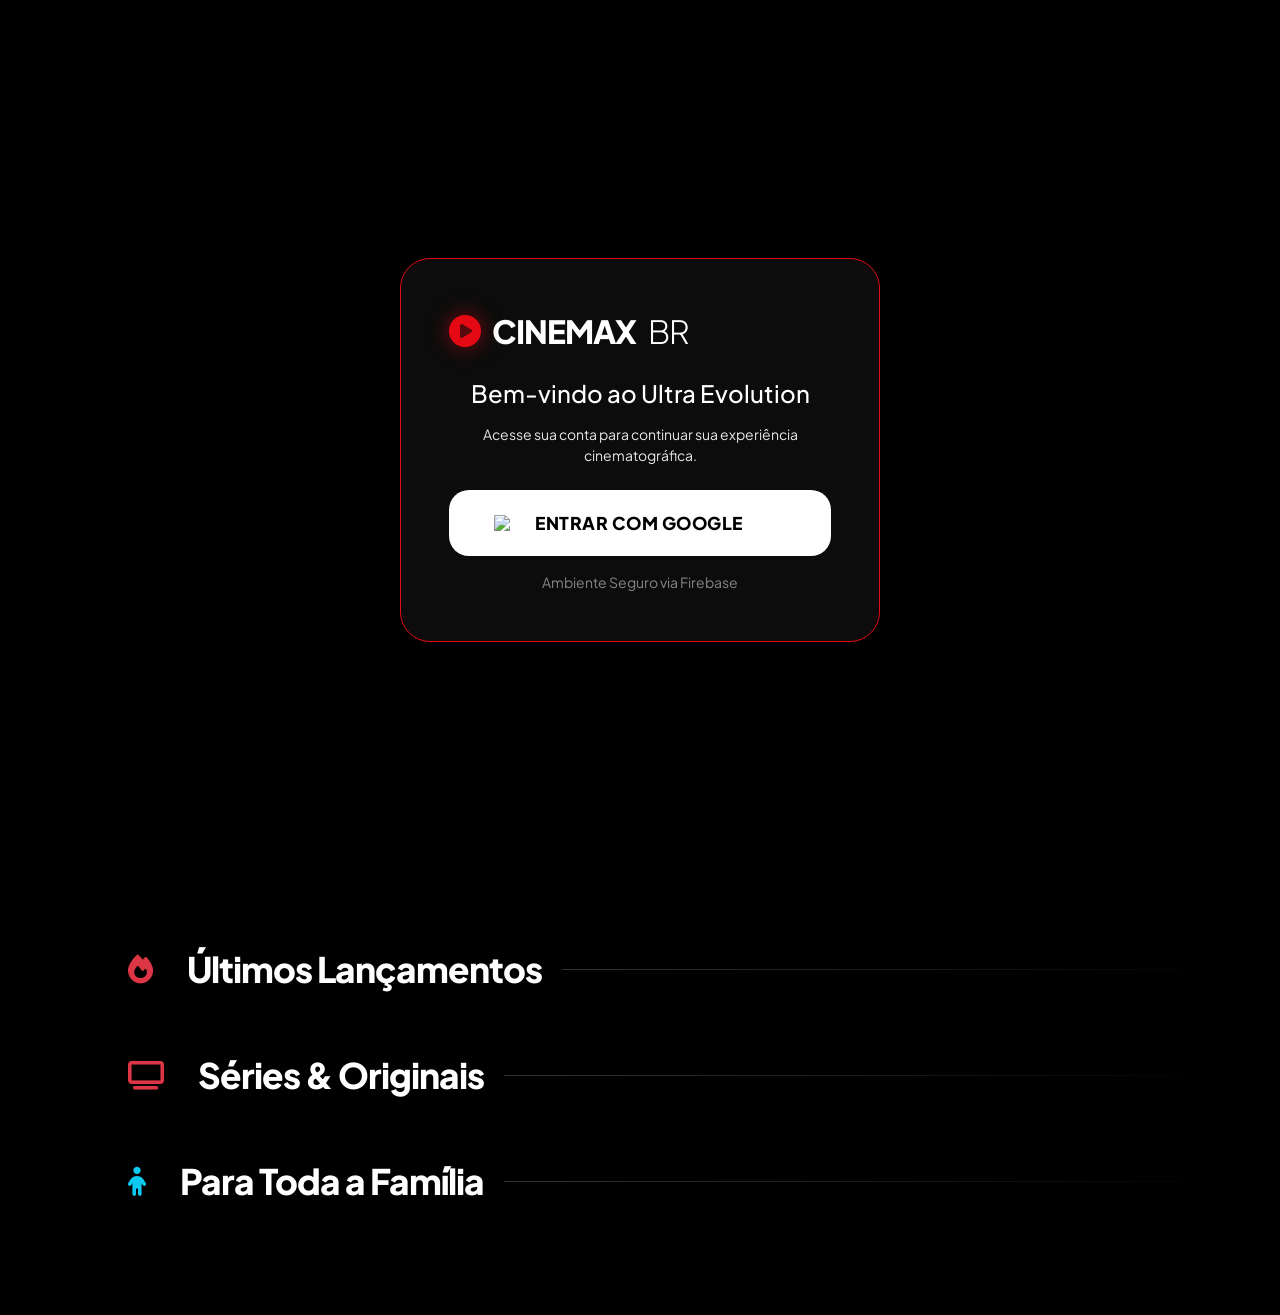
==== commit 6bf0baec: "update" ====
--- a/index.html
+++ b/index.html
@@ -102,11 +102,13 @@
         <nav class="navbar navbar-expand-lg navbar-dark navbar-pro fixed-top" style="left: 80px;">
             <div class="container-fluid px-5">
                 <div class="d-flex align-items-center gap-4 w-100">
-                    <div class="d-flex gap-2 overflow-auto no-scrollbar py-2" id="categoryBar">
+                    <div class="d-flex gap-2 overflow-auto no-scrollbar py-2" id="categoryBar" style="scroll-behavior: smooth;">
                         <button class="category-pill active" onclick="filterCategory('all')">Tudo</button>
                         <button class="category-pill" onclick="filterCategory('Ação')">Ação</button>
                         <button class="category-pill" onclick="filterCategory('Terror')">Terror</button>
-                        <button class="category-pill" onclick="filterCategory('Ficção')">Ficção</button>
+                        <button class="category-pill" onclick="filterCategory('Comédia')">Comédia</button>
+                        <button class="category-pill" onclick="filterCategory('Anime')">Anime</button>
+                        <button class="category-pill" onclick="filterCategory('Nostalgia')">Nostalgia</button>
                     </div>
 
                     <div class="ms-auto d-flex align-items-center gap-4">
@@ -147,17 +149,17 @@
             <div id="franchiseSection"></div>
 
             <section id="movies" class="mb-5">
-                <h2 class="section-title">Últimos Lançamentos</h2>
+                <h2 class="section-title"><i class="fas fa-fire text-danger"></i> Últimos Lançamentos</h2>
                 <div class="row g-4" id="moviesGrid"></div>
             </section>
 
             <section id="series" class="mb-5">
-                <h2 class="section-title">Séries em Alta</h2>
+                <h2 class="section-title"><i class="fas fa-tv text-danger"></i> Séries & Originais</h2>
                 <div class="row g-4" id="seriesGrid"></div>
             </section>
 
             <section id="kids" class="mb-5">
-                <h2 class="section-title">Para Toda a Família</h2>
+                <h2 class="section-title"><i class="fas fa-child text-info"></i> Para Toda a Família</h2>
                 <div class="row g-4" id="kidsGrid"></div>
             </section>
         </div>
--- a/assets/css/styles.css
+++ b/assets/css/styles.css
@@ -361,16 +361,69 @@
 /* --- Glassmorphism & Refined Cards --- */
 .media-card {
     background: rgba(255, 255, 255, 0.03);
-    backdrop-filter: blur(10px);
-    border: 1px solid rgba(255, 255, 255, 0.05);
+    backdrop-filter: blur(15px);
+    -webkit-backdrop-filter: blur(15px);
+    border: 1px solid rgba(255, 255, 255, 0.1);
     border-radius: 20px;
-    transition: transform 0.6s cubic-bezier(0.16, 1, 0.3, 1), box-shadow 0.6s ease;
+    transition: all 0.5s cubic-bezier(0.16, 1, 0.3, 1);
+    box-shadow: 0 10px 30px rgba(0,0,0,0.5);
 }
 
 .media-card:hover {
     transform: scale(1.08) translateY(-10px);
     border-color: var(--accent);
-    box-shadow: 0 20px 40px rgba(0, 0, 0, 0.6), 0 0 20px rgba(var(--accent-rgb), 0.3);
+    box-shadow: 0 20px 50px rgba(0, 0, 0, 0.8), 0 0 30px rgba(var(--accent-rgb), 0.3);
+}
+
+/* Custom Scrollbar Premium */
+::-webkit-scrollbar {
+    width: 6px;
+    height: 6px;
+}
+
+::-webkit-scrollbar-track {
+    background: transparent;
+}
+
+::-webkit-scrollbar-thumb {
+    background: rgba(255,255,255,0.1);
+    border-radius: 100px;
+}
+
+::-webkit-scrollbar-thumb:hover {
+    background: var(--accent);
+}
+
+/* Section Title Refinement */
+.section-title {
+    font-size: 2.2rem;
+    font-weight: 800;
+    margin-bottom: 40px;
+    text-transform: none;
+    letter-spacing: -1px;
+}
+
+.section-title i {
+    font-size: 1.8rem;
+    margin-right: 15px;
+}
+
+/* Categories Bar Enhancement */
+#categoryBar {
+    padding: 10px 0;
+}
+
+.category-pill {
+    padding: 12px 28px;
+    background: rgba(255,255,255,0.03);
+    border: 1px solid rgba(255,255,255,0.08);
+    backdrop-filter: blur(10px);
+}
+
+/* Glow effects */
+.text-accent {
+    color: var(--accent) !important;
+    text-shadow: 0 0 10px var(--accent-glow);
 }
 
 /* Sidebar Navigation */
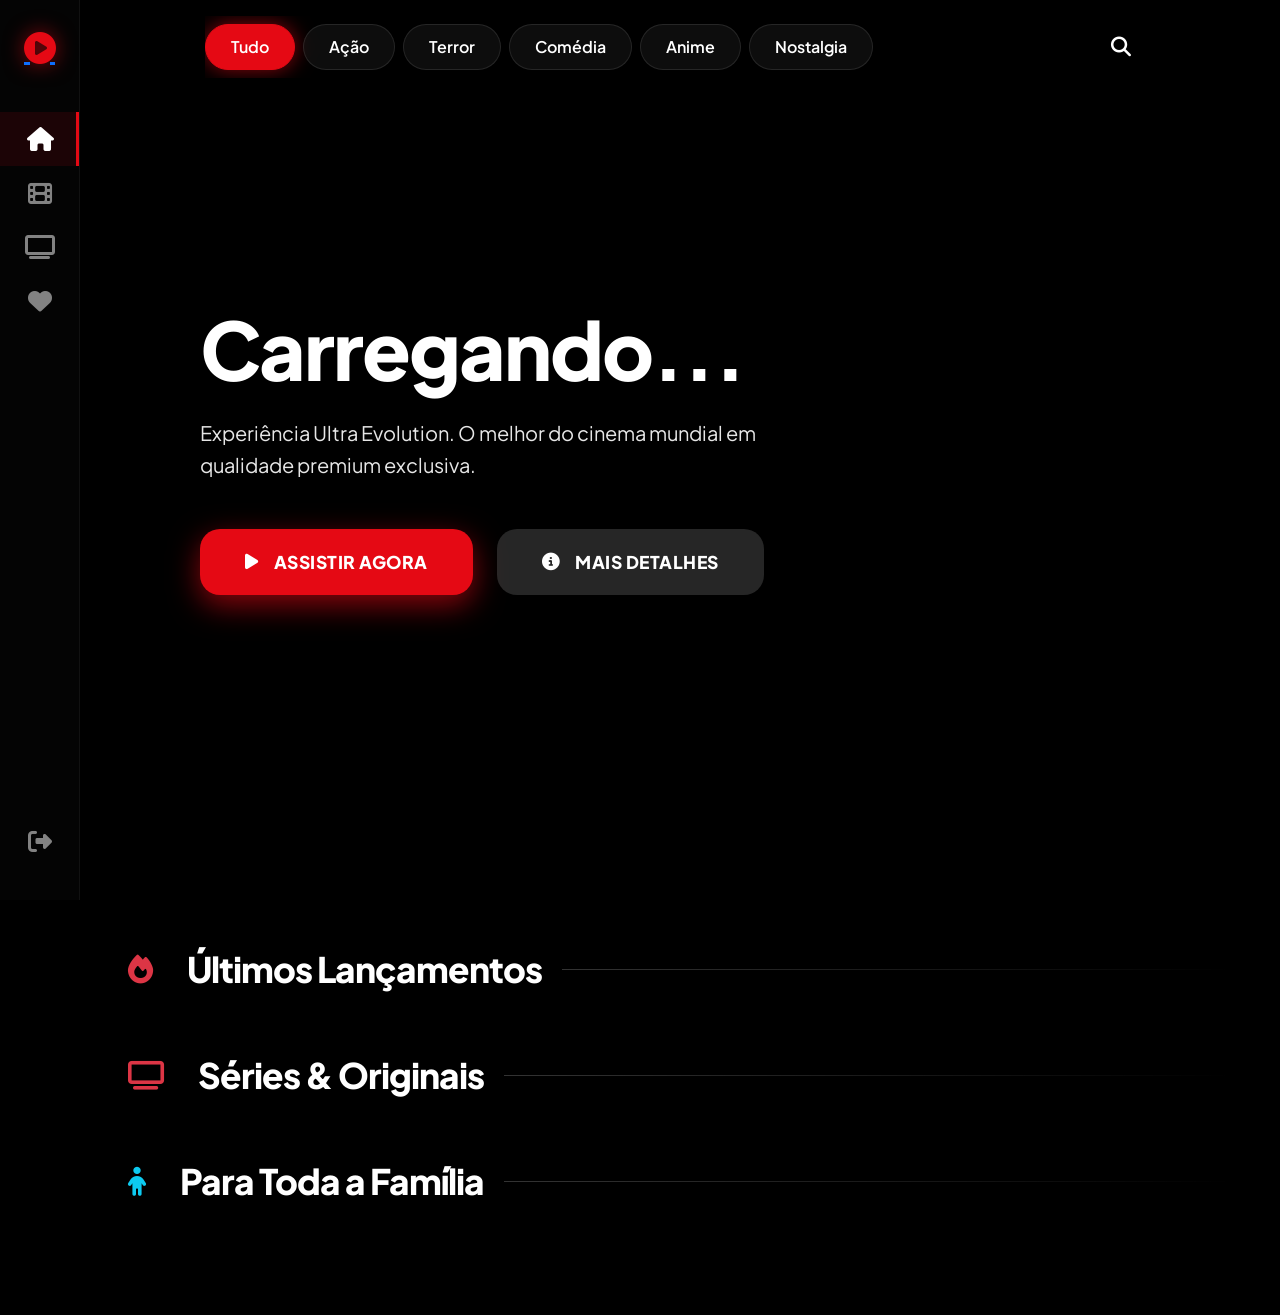
==== commit bdcaa1e6: "update" ====
--- a/index.html
+++ b/index.html
@@ -4,6 +4,12 @@
     <meta charset="UTF-8">
     <meta name="viewport" content="width=device-width, initial-scale=1.0">
     <title>CineMaxBR | Ultra Evolution</title>
+
+    <!-- PWA Support -->
+    <link rel="manifest" href="manifest.json">
+    <meta name="theme-color" content="#E50914">
+    <meta name="apple-mobile-web-app-capable" content="yes">
+    <meta name="apple-mobile-web-app-status-bar-style" content="black">
 
     <!-- Fonts & Icons -->
     <link href="https://cdn.jsdelivr.net/npm/bootstrap@5.3.0/dist/css/bootstrap.min.css" rel="stylesheet">
@@ -14,60 +20,11 @@
     <!-- Custom CSS -->
     <link rel="stylesheet" href="assets/css/styles.css">
     <link rel="stylesheet" href="assets/css/player.css">
-    <link rel="icon" href="data:;base64,iVBORw0KGgo=">
+    <link rel="icon" href="https://cdn-icons-png.flaticon.com/512/705/705062.png">
 </head>
 <body class="bg-black">
 
     <div id="particles-js"></div>
-
-    <!-- Access Gate -->
-    <div id="accessGate" style="position: fixed; inset: 0; background: #000; z-index: 20000; display: flex; align-items: center; justify-content: center; backdrop-filter: blur(20px);">
-        <div class="glass-card text-center p-5 animate-fade-in" style="max-width: 480px; border: 1px solid var(--accent); position: relative;">
-
-            <div id="loginStep">
-                <div class="brand mb-4 fs-2"><i class="fas fa-play-circle"></i> CINEMAX<span>BR</span></div>
-                <h4 class="fw-800 mb-3">Bem-vindo ao Ultra Evolution</h4>
-                <p class="text-dim small mb-4">Acesse sua conta para continuar sua experiência cinematográfica.</p>
-                <button class="btn-hyper w-100 mb-3" id="btnGoogleLogin" style="background: #fff; color: #000; box-shadow: none;">
-                    <img src="https://www.gstatic.com/firebasejs/ui/2.0.0/images/auth/google.svg" width="18" class="me-2"> ENTRAR COM GOOGLE
-                </button>
-                <div class="text-white-50 small">Ambiente Seguro via Firebase</div>
-            </div>
-
-            <div id="codeStep" style="display: none;">
-                <div class="brand mb-4 fs-2"><i class="fas fa-key"></i> CINEMAX<span>BR</span></div>
-                <h4 class="fw-800 mb-3">Vincular Acesso</h4>
-                <p class="text-dim small mb-4">Insira sua chave de acesso para vincular à sua conta Google.</p>
-                <div class="mb-4">
-                    <input type="password" id="accessCodeInput" class="form-control-pro text-center fs-4" placeholder="••••••••" style="letter-spacing: 0.5em;">
-                </div>
-                <button class="btn-hyper w-100" id="btnVerifyAccess">VINCULAR CONTA</button>
-                <p id="accessError" class="text-danger small mt-3" style="display: none;">Chave inválida ou já utilizada.</p>
-            </div>
-
-            <div id="termsStep" style="display: none;">
-                <div class="brand mb-4 fs-2"><i class="fas fa-shield-alt"></i> TERMOS<span>&</span>PRIVACIDADE</div>
-                <h4 class="fw-800 mb-3">Contrato de Uso</h4>
-                <div class="terms-scroll p-3 mb-4 text-start small text-dim" style="height: 180px; overflow-y: auto; background: rgba(255,255,255,0.05); border-radius: 10px;">
-                    Ao acessar o CineMaxBR, você concorda que:
-                    <ol>
-                        <li>Este portal é para uso estritamente pessoal e privado.</li>
-                        <li>O compartilhamento de sua chave de acesso é proibido.</li>
-                        <li>Respeitamos sua privacidade e não coletamos dados sensíveis sem consentimento.</li>
-                        <li>Os links de mídia são indexados de fontes externas.</li>
-                    </ol>
-                    Leia na íntegra: <a href="politica-de-privacidade.html" target="_blank" class="text-accent">Privacidade</a> e <a href="termo-de-servico.html" target="_blank" class="text-accent">Termos</a>.
-                </div>
-                <div class="form-check text-start mb-4">
-                    <input class="form-check-input" type="checkbox" id="checkTerms">
-                    <label class="form-check-label small text-white" for="checkTerms">
-                        Eu li e aceito os termos e a política de privacidade.
-                    </label>
-                </div>
-                <button class="btn-hyper w-100" id="btnAcceptTerms" disabled>CONCORDAR E CONTINUAR</button>
-            </div>
-        </div>
-    </div>
 
     <!-- Sidebar -->
     <nav class="sidebar-pro">
@@ -78,15 +35,15 @@
             <i class="fas fa-home"></i>
             <span>Início</span>
         </a>
-        <a href="#" class="sidebar-item" onclick="filterCategory('movie')">
+        <a href="catalog.html?type=movie" class="sidebar-item">
             <i class="fas fa-film"></i>
             <span>Filmes</span>
         </a>
-        <a href="#" class="sidebar-item" onclick="filterCategory('series')">
+        <a href="catalog.html?type=series" class="sidebar-item">
             <i class="fas fa-tv"></i>
             <span>Séries</span>
         </a>
-        <a href="#" class="sidebar-item" onclick="showMyList()">
+        <a href="catalog.html?type=favorites" class="sidebar-item">
             <i class="fas fa-heart"></i>
             <span>Minha Lista</span>
         </a>
--- a/assets/css/styles.css
+++ b/assets/css/styles.css
@@ -592,6 +592,20 @@
     filter: brightness(0.6);
 }
 
+.media-card video {
+    position: absolute;
+    inset: 0;
+    width: 100%;
+    height: 100%;
+    object-fit: cover;
+    opacity: 0;
+    transition: opacity 0.5s ease;
+}
+
+.media-card:hover video {
+    opacity: 1;
+}
+
 /* --- Skeleton & Loading States --- */
 @keyframes shimmer {
     0% { background-position: -200% 0; }
@@ -678,7 +692,59 @@
     transition: transform 0.3s ease;
 }
 
-#btnCloseSearch:hover {
-    transform: rotate(90deg);
-    color: var(--accent);
-}
+/* Mobile Responsiveness */
+@media (max-width: 992px) {
+    .sidebar-pro {
+        width: 100%;
+        height: 60px;
+        bottom: 0;
+        top: auto;
+        flex-direction: row;
+        justify-content: space-around;
+        padding: 0;
+        border-right: none;
+        border-top: 1px solid rgba(255, 255, 255, 0.05);
+    }
+    .sidebar-pro:hover {
+        width: 100%;
+    }
+    .sidebar-item {
+        flex-direction: column;
+        padding: 10px;
+        gap: 5px;
+    }
+    .sidebar-item span {
+        font-size: 0.7rem;
+        opacity: 1;
+    }
+    main {
+        margin-left: 0 !important;
+        padding-bottom: 70px;
+    }
+    .navbar-pro {
+        left: 0 !important;
+    }
+    .hero-title {
+        font-size: 3rem;
+    }
+}
+
+@media (max-width: 768px) {
+    .hero-title {
+        font-size: 2.5rem;
+    }
+    .hero-desc {
+        font-size: 1rem;
+    }
+    .section-title {
+        font-size: 1.8rem;
+    }
+    .media-card-info {
+        opacity: 1;
+        padding: 15px;
+    }
+    .btn-hyper {
+        padding: 15px 30px;
+        font-size: 0.9rem;
+    }
+}
--- a/assets/css/player.css
+++ b/assets/css/player.css
@@ -5,17 +5,15 @@
 
 :root {
     --player-accent: #E50914;
-    --player-glass: rgba(15, 15, 15, 0.7);
-}
-
-.custom-player-container {
-    position: fixed;
-    top: 0;
-    left: 0;
+    --player-glass: rgba(15, 15, 15, 0.85);
+    --player-shadow: 0 10px 50px rgba(0,0,0,0.8);
+}
+
+.video-player-container {
+    position: relative;
     width: 100%;
     height: 100%;
     background: #000;
-    z-index: 9999;
     display: flex;
     flex-direction: column;
     overflow: hidden;
@@ -23,99 +21,84 @@
     user-select: none;
 }
 
-.video-wrapper {
-    flex: 1;
-    display: flex;
-    align-items: center;
-    justify-content: center;
-    position: relative;
-    background: #000;
-}
-
-.video-wrapper video, .video-wrapper iframe {
+.main-video {
     width: 100%;
     height: 100%;
     object-fit: contain;
-    outline: none;
-}
-
-/* Intelligent Controls */
-.player-controls {
+    z-index: 1;
+}
+
+/* Intelligent Controls Overlay */
+.video-controls {
     position: absolute;
     bottom: 0;
     left: 0;
     width: 100%;
-    padding: 80px 40px 30px;
-    background: linear-gradient(to top, rgba(0,0,0,1) 0%, rgba(0,0,0,0.8) 30%, transparent 100%);
+    padding: 100px 4% 40px;
+    background: linear-gradient(to top,
+        rgba(0,0,0,0.95) 0%,
+        rgba(0,0,0,0.8) 30%,
+        rgba(0,0,0,0.4) 60%,
+        transparent 100%);
+    z-index: 10;
+    transition: opacity 0.4s cubic-bezier(0.4, 0, 0.2, 1), transform 0.4s ease;
     opacity: 0;
-    transition: opacity 0.5s cubic-bezier(0.4, 0, 0.2, 1), transform 0.5s cubic-bezier(0.4, 0, 0.2, 1);
-    transform: translateY(20px);
-    z-index: 10;
     pointer-events: none;
 }
 
-.custom-player-container:hover .player-controls,
-.custom-player-container.user-active .player-controls {
+.video-player-container:hover .video-controls,
+.video-player-container.user-active .video-controls {
     opacity: 1;
-    transform: translateY(0);
     pointer-events: auto;
 }
 
-/* Progress Bar Ultra */
-.player-progress-container {
-    height: 4px;
-    background: rgba(255, 255, 255, 0.15);
-    border-radius: 2px;
+/* Progress Bar Evolution */
+.progress-area {
+    width: 100%;
+    height: 6px;
+    background: rgba(255, 255, 255, 0.2);
     cursor: pointer;
     margin-bottom: 25px;
-    position: relative;
-    transition: height 0.3s cubic-bezier(0.4, 0, 0.2, 1);
-}
-
-.player-progress-container:hover {
-    height: 8px;
-}
-
-.player-progress-bar {
+    border-radius: 100px;
+    position: relative;
+    transition: height 0.2s ease;
+}
+
+.progress-area:hover {
+    height: 10px;
+}
+
+.progress-bar {
     height: 100%;
+    width: 100%;
+    position: relative;
+}
+
+.inner-bar {
+    height: 100%;
+    width: 0%;
     background: var(--player-accent);
-    border-radius: 2px;
-    width: 0;
-    position: relative;
-    box-shadow: 0 0 15px rgba(229, 9, 20, 0.4);
-}
-
-.player-progress-knob {
+    border-radius: 100px;
+    position: relative;
+    box-shadow: 0 0 15px rgba(229, 9, 20, 0.5);
+}
+
+.inner-bar::after {
+    content: '';
     position: absolute;
     right: -7px;
     top: 50%;
     transform: translateY(-50%) scale(0);
-    width: 14px;
-    height: 14px;
+    width: 16px;
+    height: 16px;
     background: #fff;
     border-radius: 50%;
-    box-shadow: 0 0 10px rgba(0,0,0,0.8);
-    transition: transform 0.2s;
-}
-
-.player-progress-container:hover .player-progress-knob {
+    box-shadow: 0 0 10px rgba(0,0,0,0.5);
+    transition: transform 0.2s cubic-bezier(0.175, 0.885, 0.32, 1.275);
+}
+
+.progress-area:hover .inner-bar::after {
     transform: translateY(-50%) scale(1);
-}
-
-.player-seek-preview {
-    position: absolute;
-    bottom: 25px;
-    transform: translateX(-50%);
-    background: var(--player-glass);
-    backdrop-filter: blur(10px);
-    color: #fff;
-    padding: 6px 12px;
-    border-radius: 6px;
-    font-size: 13px;
-    font-weight: 700;
-    display: none;
-    pointer-events: none;
-    border: 1px solid rgba(255,255,255,0.1);
 }
 
 /* Big Play/Pause Center Pulse */
@@ -152,94 +135,116 @@
     margin-left: 8px;
 }
 
-/* Info Overlay Header */
-.player-info-top {
-    position: absolute;
-    top: 0;
-    left: 0;
-    width: 100%;
-    padding: 50px 40px;
-    background: linear-gradient(to bottom, rgba(0,0,0,0.9) 0%, transparent 100%);
-    opacity: 0;
-    transform: translateY(-20px);
-    transition: all 0.5s cubic-bezier(0.4, 0, 0.2, 1);
-    z-index: 10;
-    pointer-events: none;
-}
-
-.custom-player-container:hover .player-info-top,
-.custom-player-container.user-active .player-info-top {
-    opacity: 1;
-    transform: translateY(0);
-}
-
-.player-title {
-    font-size: 1.8rem;
-    font-weight: 800;
-    letter-spacing: -0.5px;
-    margin-bottom: 4px;
-}
-
-.player-subtitle {
+/* Controls Layout */
+.controls-main {
+    display: flex;
+    justify-content: space-between;
+    align-items: center;
+    width: 100%;
+}
+
+.controls-left, .controls-right {
+    display: flex;
+    align-items: center;
+    gap: 15px;
+}
+
+.control-btn {
+    background: none;
+    border: none;
+    color: #fff;
+    font-size: 1.6rem;
+    cursor: pointer;
+    transition: all 0.2s cubic-bezier(0.4, 0, 0.2, 1);
+    width: 50px;
+    height: 50px;
+    display: flex;
+    align-items: center;
+    justify-content: center;
+    border-radius: 50%;
+}
+
+.control-btn:hover {
+    background: rgba(255, 255, 255, 0.15);
+    transform: scale(1.15);
+}
+
+.time-display {
     font-size: 1rem;
-    color: var(--player-accent);
     font-weight: 700;
+    color: rgba(255, 255, 255, 0.9);
+    margin-left: 10px;
+    font-variant-numeric: tabular-nums;
+    letter-spacing: 0.5px;
+}
+
+/* Volume Slider Premium */
+.volume-container {
+    display: flex;
+    align-items: center;
+    gap: 12px;
+}
+
+#volumeSlider {
+    width: 0;
+    height: 5px;
+    -webkit-appearance: none;
+    background: rgba(255,255,255,0.2);
+    border-radius: 10px;
+    outline: none;
+    transition: width 0.3s cubic-bezier(0.4, 0, 0.2, 1);
+    overflow: hidden;
+}
+
+.volume-container:hover #volumeSlider {
+    width: 100px;
+}
+
+#volumeSlider::-webkit-slider-thumb {
+    -webkit-appearance: none;
+    width: 14px;
+    height: 14px;
+    background: #fff;
+    border-radius: 50%;
+    cursor: pointer;
+}
+
+/* Quality Menu Ultra */
+.quality-wrapper {
+    position: relative;
+}
+
+.quality-menu {
+    position: absolute;
+    bottom: 70px;
+    right: 0;
+    background: var(--player-glass);
+    backdrop-filter: blur(25px);
+    border: 1px solid rgba(255, 255, 255, 0.1);
+    border-radius: 16px;
+    min-width: 180px;
+    padding: 12px 0;
+    z-index: 100;
+    box-shadow: var(--player-shadow);
+}
+
+.quality-menu-header {
+    padding: 10px 20px;
+    font-size: 11px;
+    font-weight: 900;
     text-transform: uppercase;
-    letter-spacing: 1px;
-}
-
-/* Loading Glass Spinner */
-.player-loader {
-    position: absolute;
-    top: 50%;
-    left: 50%;
-    transform: translate(-50%, -50%);
-    width: 70px;
-    height: 70px;
-    border: 3px solid rgba(255,255,255,0.05);
-    border-top-color: var(--player-accent);
-    border-radius: 50%;
-    animation: spin 0.8s cubic-bezier(0.5, 0.1, 0.5, 0.9) infinite;
-    z-index: 5;
-    display: none;
-}
-
-@keyframes spin {
-    to { transform: translate(-50%, -50%) rotate(360deg); }
-}
-
-/* Quality Menu Premium */
-.quality-menu {
-    position: absolute;
-    bottom: 60px;
-    right: 0;
-    background: rgba(10, 10, 10, 0.9);
-    backdrop-filter: blur(20px);
-    border-radius: 12px;
-    padding: 10px;
-    min-width: 140px;
-    display: none;
-    border: 1px solid rgba(255,255,255,0.08);
-    box-shadow: 0 20px 40px rgba(0,0,0,0.6);
-}
-
-.quality-menu.visible {
-    display: block;
-    animation: qualityIn 0.3s cubic-bezier(0.4, 0, 0.2, 1);
-}
-
-@keyframes qualityIn {
-    from { opacity: 0; transform: translateY(15px) scale(0.95); }
-    to { opacity: 1; transform: translateY(0) scale(1); }
+    color: rgba(255,255,255,0.4);
+    letter-spacing: 2px;
+    border-bottom: 1px solid rgba(255,255,255,0.05);
+    margin-bottom: 8px;
 }
 
 .quality-item {
-    padding: 10px 15px;
-    color: #aaa;
-    cursor: pointer;
-    border-radius: 8px;
+    padding: 12px 20px;
+    color: rgba(255,255,255,0.8);
     font-size: 14px;
-    font-weight: 600;
+    font-weight: 700;
+    cursor: pointer;
     transition: all 0.2s;
     display: flex;
     justify-content: space-between;
@@ -247,205 +252,87 @@
 }
 
 .quality-item:hover {
-    background: rgba(255,255,255,0.05);
+    background: rgba(255, 255, 255, 0.1);
     color: #fff;
 }
 
 .quality-item.active {
     color: var(--player-accent);
-    background: rgba(229, 9, 20, 0.05);
 }
 
 .quality-item.active::after {
     content: '\f00c';
     font-family: 'Font Awesome 6 Free';
     font-weight: 900;
-    font-size: 10px;
-}
-
-/* Controls Interaction */
-.player-btn {
-    background: none;
-    border: none;
-    color: rgba(255,255,255,0.8);
-    font-size: 1.5rem;
-    cursor: pointer;
-    transition: all 0.2s;
+    font-size: 12px;
+}
+
+/* Info Overlay & Header */
+.player-info-overlay {
+    position: absolute;
+    top: 0;
+    left: 0;
+    width: 100%;
+    padding: 50px 4% 100px;
+    background: linear-gradient(to bottom,
+        rgba(0,0,0,0.85) 0%,
+        rgba(0,0,0,0.4) 50%,
+        transparent 100%);
+    z-index: 10;
+    transition: opacity 0.4s ease;
+    opacity: 0;
+    pointer-events: none;
+}
+
+.video-player-container:hover .player-info-overlay,
+.video-player-container.user-active .player-info-overlay {
+    opacity: 1;
+}
+
+.player-info-overlay .title {
+    font-size: 2.2rem;
+    font-weight: 900;
+    letter-spacing: -1px;
+    margin-bottom: 5px;
+    color: #fff;
+}
+
+.player-info-overlay .subtitle {
+    font-size: 1rem;
+    color: rgba(255,255,255,0.6);
+    font-weight: 600;
+}
+
+/* Loading Overlay */
+.player-overlay {
+    position: absolute;
+    inset: 0;
     display: flex;
     align-items: center;
     justify-content: center;
-    width: 45px;
-    height: 45px;
-    border-radius: 50%;
-}
-
-.player-btn:hover {
-    color: #fff;
-    background: rgba(255,255,255,0.1);
-    transform: scale(1.1);
-}
-
-.player-time {
-    font-size: 1rem;
-    font-weight: 600;
-    color: #ddd;
-    font-variant-numeric: tabular-nums;
-    margin-left: 10px;
-}
-
-/* Modular Player Classes */
-.video-player-container {
-    position: relative;
-    width: 100%;
-    height: 100%;
-    background: #000;
-    display: flex;
-    flex-direction: column;
-}
-
-.main-video {
-    width: 100%;
-    height: 100%;
-    object-fit: contain;
-}
-
-.player-overlay {
-    position: absolute;
-    inset: 0;
-    display: none;
-    align-items: center;
-    justify-content: center;
-    background: rgba(0,0,0,0.5);
-    z-index: 5;
-}
-
-.video-controls {
-    position: absolute;
-    bottom: 0;
-    left: 0;
-    width: 100%;
-    padding: 20px 40px 40px;
-    background: linear-gradient(to top, rgba(0,0,0,0.9), transparent);
-    z-index: 10;
-    transition: opacity 0.3s ease;
-}
-
-.progress-area {
-    width: 100%;
-    height: 6px;
-    background: rgba(255,255,255,0.2);
-    cursor: pointer;
-    margin-bottom: 20px;
-    border-radius: 3px;
-    position: relative;
-}
-
-.progress-bar {
-    height: 100%;
-    width: 100%;
-    position: relative;
-}
-
-.inner-bar {
-    height: 100%;
-    width: 0;
-    background: var(--player-accent);
-    border-radius: 3px;
-    box-shadow: 0 0 10px var(--player-accent);
-}
-
-.controls-main {
-    display: flex;
-    justify-content: space-between;
-    align-items: center;
-}
-
-.volume-container {
-    display: flex;
-    align-items: center;
-    gap: 10px;
-}
-
-#volumeSlider {
-    width: 0;
-    height: 4px;
-    -webkit-appearance: none;
-    background: rgba(255,255,255,0.2);
-    border-radius: 2px;
-    outline: none;
-    transition: width 0.3s ease;
-}
-
-.volume-container:hover #volumeSlider {
-    width: 100px;
-}
-
-#volumeSlider::-webkit-slider-thumb {
-    -webkit-appearance: none;
-    width: 12px;
-    height: 12px;
-    background: #fff;
-    border-radius: 50%;
-    cursor: pointer;
-}
-
-.control-btn {
-    background: none;
-    border: none;
-    color: #fff;
-    font-size: 1.4rem;
-    cursor: pointer;
-    transition: transform 0.2s ease, color 0.2s ease;
-    width: 40px;
-    height: 40px;
-    display: flex;
-    align-items: center;
-    justify-content: center;
-}
-
-.control-btn:hover {
-    transform: scale(1.2);
-    color: var(--player-accent);
-}
-
-.time-display {
-    font-size: 0.95rem;
-    font-weight: 600;
-    color: rgba(255,255,255,0.8);
-    font-variant-numeric: tabular-nums;
-}
-
-.player-close-btn {
-    position: absolute;
-    top: 30px;
-    right: 30px;
-    background: rgba(255,255,255,0.1);
-    border: none;
-    color: #fff;
-    font-size: 2.5rem;
-    width: 60px;
-    height: 60px;
-    border-radius: 50%;
-    cursor: pointer;
-    z-index: 15;
-    display: flex;
-    align-items: center;
-    justify-content: center;
-    transition: all 0.3s ease;
-    backdrop-filter: blur(10px);
-}
-
-.player-close-btn:hover {
-    background: var(--player-accent);
-    transform: rotate(90deg);
-}
-
-.player-info-overlay {
-    position: absolute;
-    top: 40px;
-    left: 40px;
-    z-index: 10;
-    text-shadow: 0 2px 10px rgba(0,0,0,0.8);
-    pointer-events: none;
-}
-
+    background: rgba(0,0,0,0.6);
+    backdrop-filter: blur(5px);
+    z-index: 100;
+}
+
+.spinner-border.text-accent {
+    color: var(--player-accent) !important;
+}
+
+/* Mobile Adjustments */
+@media (max-width: 768px) {
+    .control-btn {
+        width: 40px;
+        height: 40px;
+        font-size: 1.2rem;
+    }
+    .player-info-overlay .title {
+        font-size: 1.5rem;
+    }
+    .time-display {
+        font-size: 0.8rem;
+    }
+    .video-controls {
+        padding: 60px 20px 20px;
+    }
+}
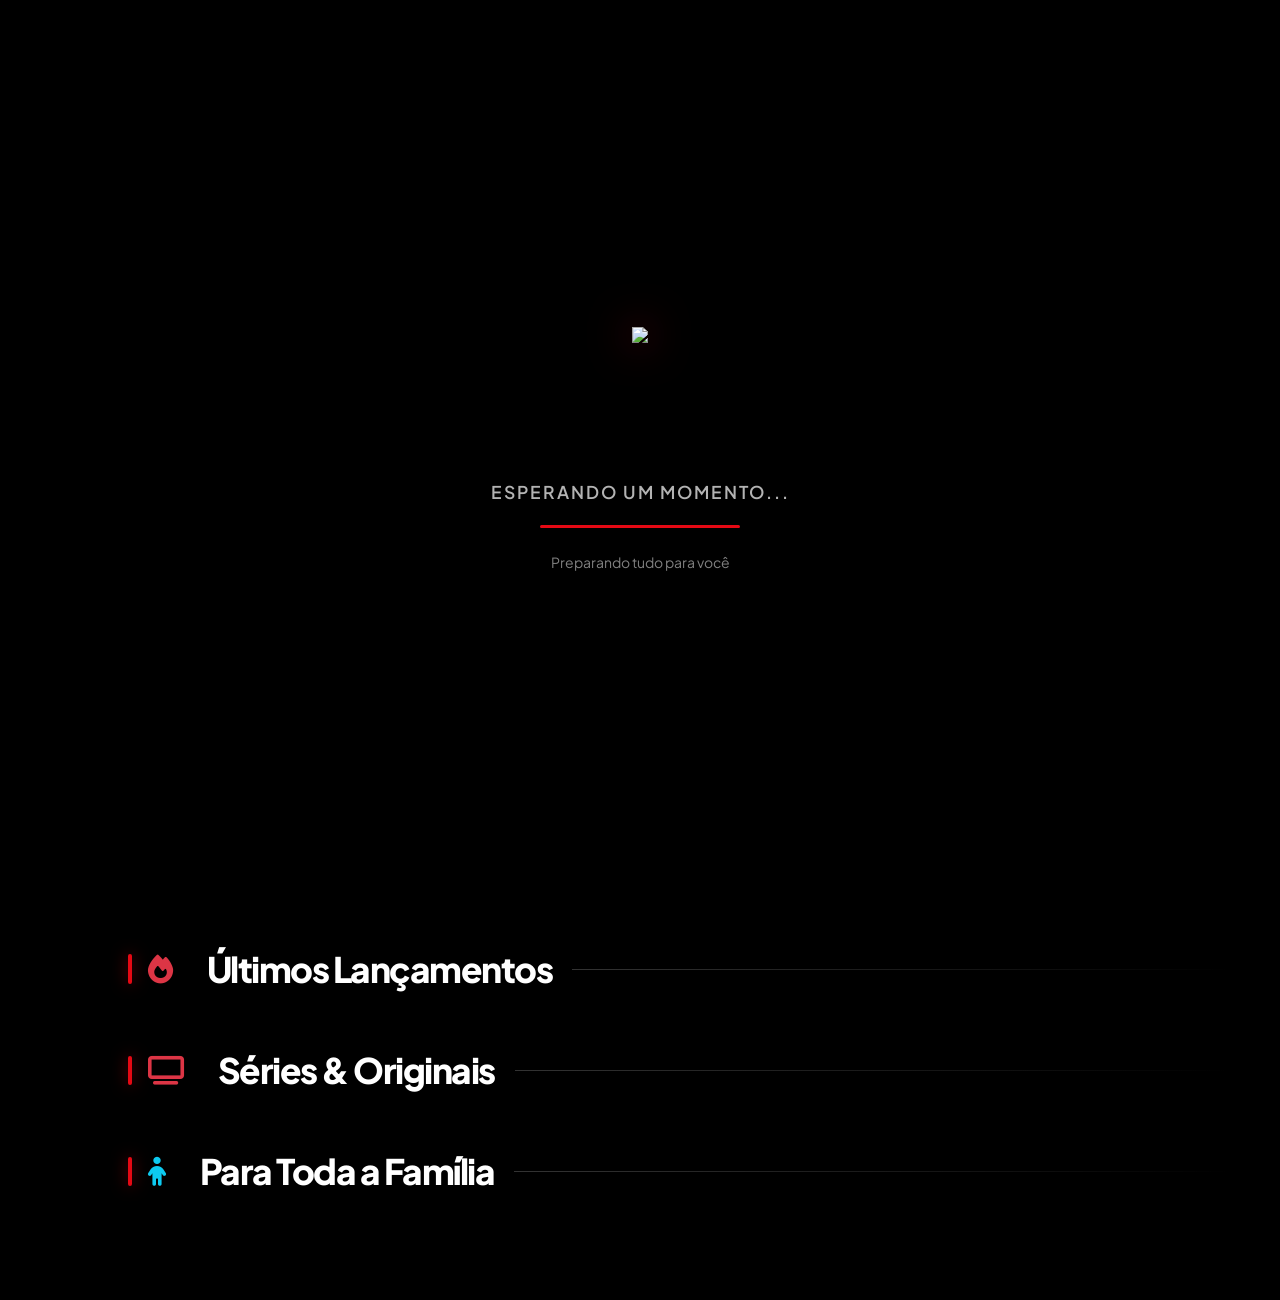
==== commit dd95381e: "updatr" ====
--- a/index.html
+++ b/index.html
@@ -8,7 +8,7 @@
     <!-- PWA Support -->
     <link rel="manifest" href="manifest.json">
     <meta name="theme-color" content="#E50914">
-    <meta name="apple-mobile-web-app-capable" content="yes">
+    <meta name="mobile-web-app-capable" content="yes">
     <meta name="apple-mobile-web-app-status-bar-style" content="black">
 
     <!-- Fonts & Icons -->
@@ -23,15 +23,24 @@
     <link rel="icon" href="https://cdn-icons-png.flaticon.com/512/705/705062.png">
 </head>
 <body class="bg-black">
+    <!-- Cinematic Preloader -->
+    <div id="preloader" class="preloader">
+        <img src="https://i.ibb.co/N66TBBsH/Gemini-Generated-Image-1gdcqn1gdcqn1gdc-removebg-preview.png" class="loader-logo-img">
+        <div class="loader-text" id="loaderText">Esperando um momento...</div>
+        <div class="loader-bar-container">
+            <div class="loader-bar"></div>
+        </div>
+        <div class="mt-4 text-white-50 small" id="loaderSubtext">Preparando tudo para você</div>
+    </div>
 
     <div id="particles-js"></div>
 
     <!-- Sidebar -->
     <nav class="sidebar-pro">
-        <a href="#" class="brand mb-5 px-3">
-            <i class="fas fa-play-circle"></i>
-        </a>
-        <a href="#" class="sidebar-item active" onclick="filterCategory('all')">
+        <div class="brand mb-5 px-3">
+            <img src="https://i.ibb.co/N66TBBsH/Gemini-Generated-Image-1gdcqn1gdcqn1gdc-removebg-preview.png" class="brand-img" alt="CineMaxBR">
+        </div>
+        <a href="#" class="sidebar-item active" id="navHome">
             <i class="fas fa-home"></i>
             <span>Início</span>
         </a>
@@ -48,7 +57,7 @@
             <span>Minha Lista</span>
         </a>
         <div class="mt-auto"></div>
-        <a href="#" class="sidebar-item" onclick="firebase.auth().signOut()">
+        <a href="#" class="sidebar-item" id="sidebarLogout">
             <i class="fas fa-sign-out-alt"></i>
             <span>Sair</span>
         </a>
--- a/assets/css/styles.css
+++ b/assets/css/styles.css
@@ -76,18 +76,26 @@
     text-transform: uppercase;
     display: flex;
     align-items: center;
-    gap: 12px;
-}
-
-.brand i {
-    font-size: 2rem;
-    color: var(--accent);
-    filter: drop-shadow(0 0 10px var(--accent-glow));
+    gap: 15px;
+}
+
+.brand-img {
+    height: 50px;
+    width: auto;
+    filter: drop-shadow(0 0 15px var(--accent-glow));
+    transition: var(--transition-hyper);
+}
+
+.brand:hover .brand-img {
+    transform: scale(1.1) rotate(5deg);
 }
 
 .brand span {
     color: #fff;
-    font-weight: 300;
+    font-weight: 800;
+    background: linear-gradient(to right, #fff, rgba(255,255,255,0.7));
+    -webkit-background-clip: text;
+    -webkit-text-fill-color: transparent;
 }
 
 /* Hero Section with Parallax Effect */
@@ -570,40 +578,86 @@
     color: rgba(255, 255, 255, 0.9) !important;
 }
 
-/* --- Premium Animations --- */
+/* --- Advanced Card Interactions --- */
 .media-card {
-    transition: transform 0.6s cubic-bezier(0.23, 1, 0.32, 1), box-shadow 0.6s ease;
-    border: 1px solid transparent;
+    transition: transform 0.6s cubic-bezier(0.23, 1, 0.32, 1), box-shadow 0.6s ease, border-color 0.4s ease;
+    border: 1px solid rgba(255,255,255,0.05);
+    background: rgba(20, 20, 20, 0.6);
 }
 
 .media-card:hover {
-    transform: scale(1.05) translateY(-5px);
+    transform: scale(1.08) translateY(-10px);
     border-color: var(--accent);
-    box-shadow: 0 15px 30px rgba(229, 9, 20, 0.3);
-    z-index: 10;
-}
-
-.media-card img {
-    border-radius: 16px;
-    transition: filter 0.6s ease;
-}
-
-.media-card:hover img {
-    filter: brightness(0.6);
-}
-
-.media-card video {
+    box-shadow: 0 25px 50px rgba(0,0,0,0.9), 0 0 30px rgba(var(--accent-rgb), 0.3);
+    z-index: 50;
+}
+
+.preview-video {
     position: absolute;
     inset: 0;
     width: 100%;
     height: 100%;
     object-fit: cover;
     opacity: 0;
-    transition: opacity 0.5s ease;
-}
-
-.media-card:hover video {
+    transition: opacity 0.8s ease;
+    z-index: 2;
+    border-radius: 16px;
+}
+
+.preview-video.visible {
     opacity: 1;
+}
+
+/* --- Smooth Section Titles --- */
+.section-title {
+    font-size: 2.2rem;
+    font-weight: 800;
+    margin-bottom: 35px;
+    letter-spacing: -1.5px;
+    position: relative;
+    padding-left: 20px;
+}
+
+.section-title::before {
+    content: '';
+    position: absolute;
+    left: 0; top: 15%; bottom: 15%;
+    width: 4px;
+    background: var(--accent);
+    border-radius: 4px;
+    box-shadow: 0 0 15px var(--accent-glow);
+}
+
+/* --- Optimized Navbar --- */
+.navbar-pro {
+    backdrop-filter: blur(20px);
+    -webkit-backdrop-filter: blur(20px);
+    border-bottom: 1px solid transparent;
+}
+
+.navbar-pro.scrolled {
+    background: rgba(0,0,0,0.95) !important;
+    border-color: rgba(255,255,255,0.08);
+}
+
+/* --- Mobile Nav Refinement --- */
+@media (max-width: 992px) {
+    .sidebar-pro {
+        height: 70px;
+        background: rgba(5, 5, 5, 0.95);
+        border-top: 1px solid rgba(255, 255, 255, 0.1);
+    }
+    .sidebar-item i { font-size: 1.3rem; }
+    .sidebar-item span { font-size: 0.65rem; text-transform: uppercase; letter-spacing: 1px; }
+}
+
+/* --- Performance Utilities --- */
+.animate-fade-in {
+    will-change: transform, opacity;
+}
+
+.skeleton {
+    will-change: background-position;
 }
 
 /* --- Skeleton & Loading States --- */
@@ -692,41 +746,103 @@
     transition: transform 0.3s ease;
 }
 
-/* Mobile Responsiveness */
-@media (max-width: 992px) {
-    .sidebar-pro {
-        width: 100%;
-        height: 60px;
-        bottom: 0;
-        top: auto;
-        flex-direction: row;
-        justify-content: space-around;
-        padding: 0;
-        border-right: none;
-        border-top: 1px solid rgba(255, 255, 255, 0.05);
-    }
-    .sidebar-pro:hover {
-        width: 100%;
-    }
-    .sidebar-item {
-        flex-direction: column;
-        padding: 10px;
-        gap: 5px;
-    }
-    .sidebar-item span {
-        font-size: 0.7rem;
-        opacity: 1;
-    }
-    main {
-        margin-left: 0 !important;
-        padding-bottom: 70px;
-    }
-    .navbar-pro {
-        left: 0 !important;
-    }
-    .hero-title {
-        font-size: 3rem;
-    }
+/* --- Cinematic Preloader --- */
+.preloader {
+    position: fixed;
+    inset: 0;
+    background: #000;
+    z-index: 99999;
+    display: flex;
+    flex-direction: column;
+    align-items: center;
+    justify-content: center;
+    transition: opacity 0.8s cubic-bezier(0.16, 1, 0.3, 1), visibility 0.8s;
+}
+
+.preloader.fade-out {
+    opacity: 0;
+    visibility: hidden;
+}
+
+.loader-logo {
+    font-size: 3rem;
+    font-weight: 900;
+    color: var(--accent);
+    margin-bottom: 2rem;
+    animation: pulse-logo 2s infinite ease-in-out;
+}
+
+.loader-text {
+    font-size: 1.1rem;
+    font-weight: 600;
+    color: rgba(255,255,255,0.7);
+    letter-spacing: 2px;
+    text-transform: uppercase;
+}
+
+.loader-bar-container {
+    width: 200px;
+    height: 3px;
+    background: rgba(255,255,255,0.1);
+    border-radius: 10px;
+    margin-top: 20px;
+    overflow: hidden;
+}
+
+.loader-bar {
+    width: 0%;
+    height: 100%;
+    background: var(--accent);
+    box-shadow: 0 0 15px var(--accent-glow);
+    animation: bar-progress 3s forwards cubic-bezier(0.16, 1, 0.3, 1);
+}
+
+.loader-logo-img {
+    height: 120px;
+    width: auto;
+    margin-bottom: 2rem;
+    animation: pulse-logo-new 2s infinite ease-in-out;
+    filter: drop-shadow(0 0 20px var(--accent-glow));
+}
+
+@keyframes pulse-logo-new {
+    0%, 100% { transform: scale(1); filter: drop-shadow(0 0 15px var(--accent-glow)); }
+    50% { transform: scale(1.08); filter: drop-shadow(0 0 35px var(--accent-glow)); }
+}
+
+@keyframes bar-progress {
+    0% { width: 0%; }
+    50% { width: 70%; }
+    100% { width: 100%; }
+}
+
+/* Quality Menu Improvements */
+.quality-item {
+    padding: 12px 20px;
+    cursor: pointer;
+    transition: 0.3s;
+    font-weight: 600;
+    border-radius: 8px;
+    margin: 4px;
+    display: flex;
+    justify-content: space-between;
+    align-items: center;
+}
+
+.quality-item:hover {
+    background: rgba(255,255,255,0.1);
+}
+
+.quality-item.active {
+    background: var(--accent);
+    color: #fff;
+}
+
+.quality-item.active::after {
+    content: '\f00c';
+    font-family: 'Font Awesome 6 Free';
+    font-weight: 900;
+    font-size: 0.8rem;
 }
 
 @media (max-width: 768px) {
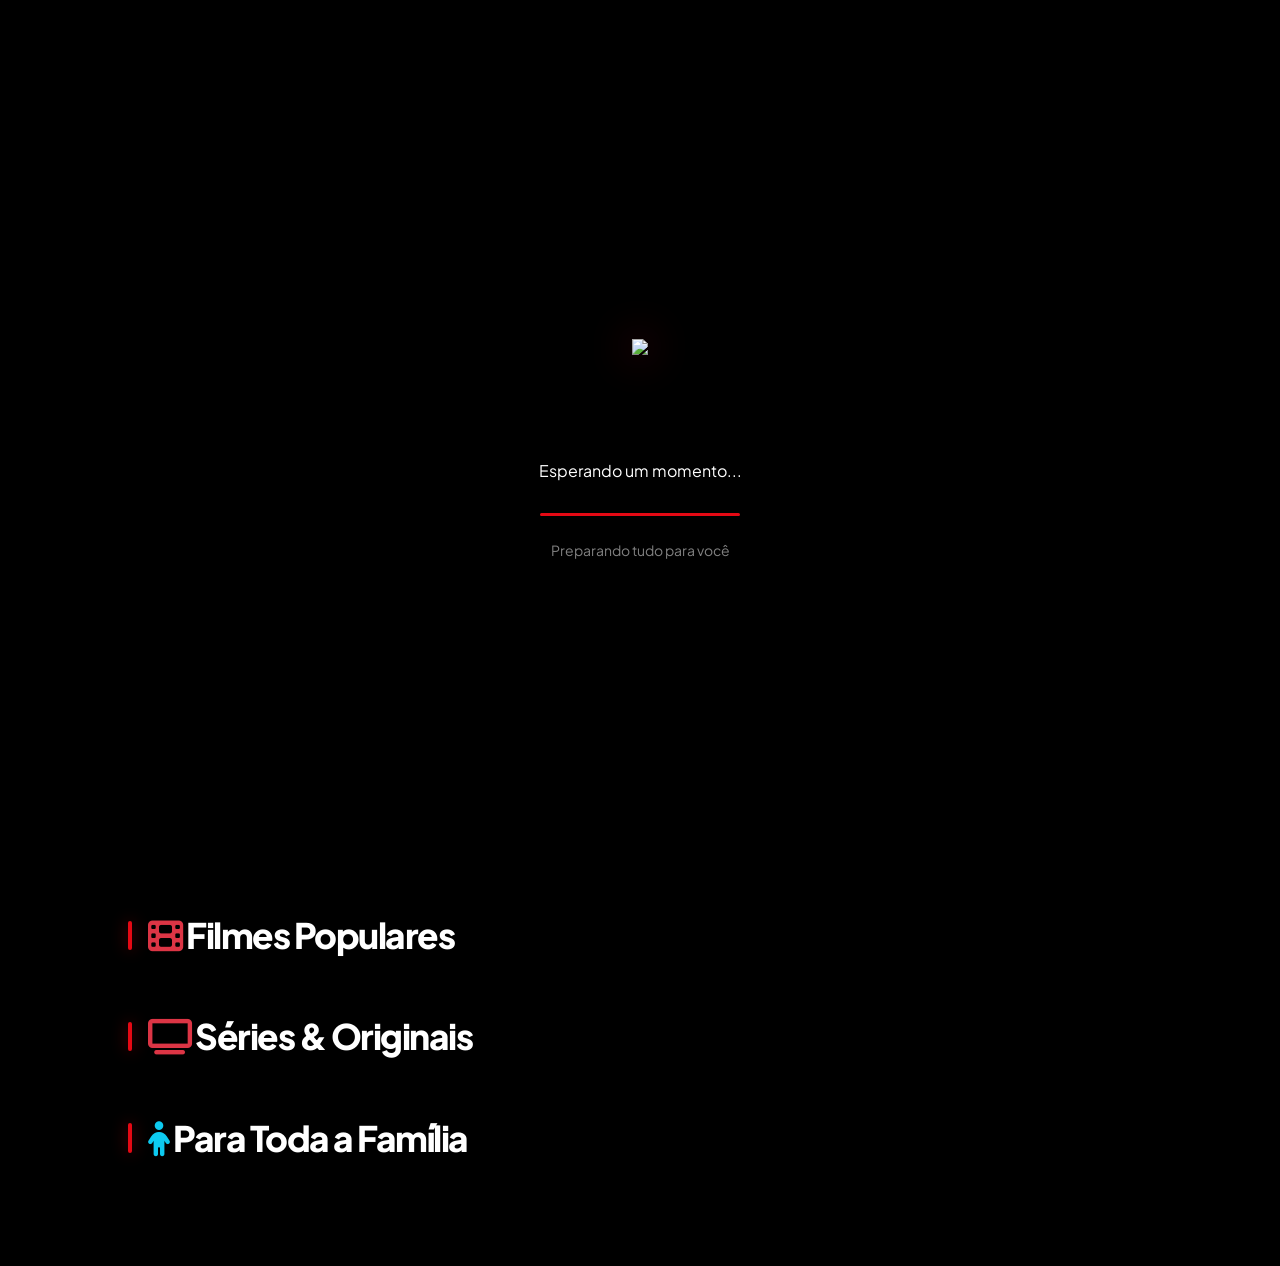
==== commit cc1af767: "update" ====
--- a/index.html
+++ b/index.html
@@ -40,19 +40,19 @@
         <div class="brand mb-5 px-3">
             <img src="https://i.ibb.co/N66TBBsH/Gemini-Generated-Image-1gdcqn1gdcqn1gdc-removebg-preview.png" class="brand-img" alt="CineMaxBR">
         </div>
-        <a href="#" class="sidebar-item active" id="navHome">
+        <a href="javascript:void(0)" class="sidebar-item active" onclick="window.navigateTo('home')">
             <i class="fas fa-home"></i>
             <span>Início</span>
         </a>
-        <a href="catalog.html?type=movie" class="sidebar-item">
+        <a href="javascript:void(0)" class="sidebar-item" onclick="window.navigateTo('movie')">
             <i class="fas fa-film"></i>
             <span>Filmes</span>
         </a>
-        <a href="catalog.html?type=series" class="sidebar-item">
+        <a href="javascript:void(0)" class="sidebar-item" onclick="window.navigateTo('series')">
             <i class="fas fa-tv"></i>
             <span>Séries</span>
         </a>
-        <a href="catalog.html?type=favorites" class="sidebar-item">
+        <a href="javascript:void(0)" class="sidebar-item" onclick="window.navigateTo('favorites')">
             <i class="fas fa-heart"></i>
             <span>Minha Lista</span>
         </a>
@@ -63,12 +63,13 @@
         </a>
     </nav>
 
-    <main style="margin-left: 80px;">
+    <!-- Main Content Area -->
+    <main class="content-wrapper" style="margin-left: 80px;">
         <!-- Hyper Navbar -->
         <nav class="navbar navbar-expand-lg navbar-dark navbar-pro fixed-top" style="left: 80px;">
             <div class="container-fluid px-5">
                 <div class="d-flex align-items-center gap-4 w-100">
-                    <div class="d-flex gap-2 overflow-auto no-scrollbar py-2" id="categoryBar" style="scroll-behavior: smooth;">
+                    <div class="d-flex gap-2 overflow-auto no-scrollbar py-2" id="mainCategoryBar" style="scroll-behavior: smooth;">
                         <button class="category-pill active" onclick="filterCategory('all')">Tudo</button>
                         <button class="category-pill" onclick="filterCategory('Ação')">Ação</button>
                         <button class="category-pill" onclick="filterCategory('Terror')">Terror</button>
@@ -85,49 +86,70 @@
             </div>
         </nav>
 
-        <!-- Hyper Hero -->
-        <header class="hero" id="hero">
-            <div class="hero-bg-container">
-                <img src="" id="heroBanner" class="hero-bg">
-            </div>
-            <div class="hero-overlay"></div>
-            <div class="hero-content">
-                <h1 class="hero-title" id="heroTitle">Carregando...</h1>
-                <p class="hero-desc" id="heroDesc">Experiência Ultra Evolution. O melhor do cinema mundial em qualidade premium exclusiva.</p>
-                <div class="d-flex gap-4">
-                    <button class="btn-hyper" id="btnPlayHero">
-                        <i class="fas fa-play"></i> ASSISTIR AGORA
-                    </button>
-                    <button class="btn-hyper" style="background: rgba(255,255,255,0.15); box-shadow: none;" id="btnInfoHero">
-                        <i class="fas fa-info-circle"></i> MAIS DETALHES
-                    </button>
-                </div>
-            </div>
-        </header>
-
-        <!-- Catalog Sections -->
-        <div class="container-fluid px-5 pb-5 mt-5">
-            <div id="continueWatchingSection" class="mb-5" style="display: none;">
-                <h2 class="section-title"><i class="fas fa-history text-accent"></i> Continue Assistindo</h2>
-                <div class="row g-4" id="continueWatchingGrid"></div>
-            </div>
-
-            <div id="franchiseSection"></div>
-
-            <section id="movies" class="mb-5">
-                <h2 class="section-title"><i class="fas fa-fire text-danger"></i> Últimos Lançamentos</h2>
-                <div class="row g-4" id="moviesGrid"></div>
-            </section>
-
-            <section id="series" class="mb-5">
-                <h2 class="section-title"><i class="fas fa-tv text-danger"></i> Séries & Originais</h2>
-                <div class="row g-4" id="seriesGrid"></div>
-            </section>
-
-            <section id="kids" class="mb-5">
-                <h2 class="section-title"><i class="fas fa-child text-info"></i> Para Toda a Família</h2>
-                <div class="row g-4" id="kidsGrid"></div>
-            </section>
+        <!-- View 1: Home Dashboard -->
+        <div id="homeContent">
+            <!-- Hyper Hero -->
+            <header class="hero" id="hero">
+                <div class="hero-bg-container">
+                    <img src="" id="heroBanner" class="hero-bg">
+                </div>
+                <div class="hero-overlay"></div>
+                <div class="hero-content">
+                    <h1 class="hero-title" id="heroTitle">Carregando...</h1>
+                    <p class="hero-desc" id="heroDesc">Experiência Ultra Evolution. O melhor do cinema mundial em qualidade premium exclusiva.</p>
+                    <div class="d-flex gap-4">
+                        <button class="btn-hyper" id="btnPlayHero">
+                            <i class="fas fa-play"></i> ASSISTIR AGORA
+                        </button>
+                        <button class="btn-hyper" style="background: rgba(255,255,255,0.15); box-shadow: none;" id="btnInfoHero">
+                            <i class="fas fa-info-circle"></i> MAIS DETALHES
+                        </button>
+                    </div>
+                </div>
+            </header>
+
+            <!-- Catalog Sections -->
+            <div class="container-fluid px-5 pb-5 mt-5">
+                <div id="continueWatchingSection" class="mb-5" style="display: none;">
+                    <h2 class="section-title"><i class="fas fa-history text-accent"></i> Continue Assistindo</h2>
+                    <div class="row g-4" id="continueWatchingGrid"></div>
+                </div>
+
+                <div id="latestSection" class="mb-5">
+                    <h2 class="section-title"><i class="fas fa-fire text-danger"></i> Últimos Lançamentos</h2>
+                    <div class="row g-4" id="latestGrid"></div>
+                </div>
+
+                <section id="movies" class="mb-5">
+                    <h2 class="section-title"><i class="fas fa-film text-danger"></i> Filmes Populares</h2>
+                    <div class="row g-4" id="moviesGrid"></div>
+                </section>
+
+                <section id="series" class="mb-5">
+                    <h2 class="section-title"><i class="fas fa-tv text-danger"></i> Séries & Originais</h2>
+                    <div class="row g-4" id="seriesGrid"></div>
+                </section>
+
+                <section id="kids" class="mb-5">
+                    <h2 class="section-title"><i class="fas fa-child text-info"></i> Para Toda a Família</h2>
+                    <div class="row g-4" id="kidsGrid"></div>
+                </section>
+
+                <section id="watchlistSection" class="mb-5" style="display: none;">
+                    <h2 class="section-title"><i class="fas fa-heart text-danger"></i> Minha Lista</h2>
+                    <div class="row g-4" id="watchlistGrid"></div>
+                </section>
+            </div>
+        </div>
+
+        <!-- View 2: Full Catalog View (SPA) -->
+        <div id="mainContent" style="display: none;">
+            <div class="container-fluid px-5 pt-5 mt-5">
+                <div class="d-flex justify-content-between align-items-center mb-5">
+                    <h2 id="viewSectionTitle" class="section-title mb-0">Catálogo</h2>
+                </div>
+                <div id="mainContentGrid" class="row g-4"></div>
+            </div>
         </div>
     </main>
 
--- a/assets/css/styles.css
+++ b/assets/css/styles.css
@@ -1,440 +1,19 @@
-/*
- * CineMaxBR HYPER-PREMIUM Styles
- * The "One Million Times Better" Edition
- */
-
 :root {
     --accent: #E50914;
+    --accent-glow: rgba(229, 9, 20, 0.5);
     --accent-rgb: 229, 9, 20;
-    --accent-glow: rgba(229, 9, 20, 0.6);
-    --bg-pure: #000000;
-    --bg-card: rgba(20, 20, 20, 0.4);
-    --surface-glass: rgba(255, 255, 255, 0.03);
-    --border-glass: rgba(255, 255, 255, 0.08);
-    --blur-heavy: blur(40px);
-    --transition-hyper: all 0.6s cubic-bezier(0.16, 1, 0.3, 1);
-    --gold: #FFD700;
-}
-
-* {
-    margin: 0;
-    padding: 0;
-    box-sizing: border-box;
+    --bg-dark: #000000;
+    --bg-glass: rgba(10, 10, 10, 0.8);
+}
+
+body {
+    background-color: var(--bg-dark);
+    color: #ffffff;
     font-family: 'Plus Jakarta Sans', sans-serif;
-    -webkit-font-smoothing: antialiased;
-}
-
-body {
-    background: var(--bg-pure);
-    color: #fff;
     overflow-x: hidden;
-    scroll-behavior: smooth;
-}
-
-/* Refined Cursor Trail */
-#customCursor {
-    width: 8px;
-    height: 8px;
-    background: var(--accent);
-    border-radius: 50%;
-    position: fixed;
-    pointer-events: none;
-    z-index: 10000;
-    transition: transform 0.1s ease;
-    box-shadow: 0 0 10px var(--accent-glow);
-}
-
-#cursorFollower {
-    width: 35px;
-    height: 35px;
-    border: 1.5px solid rgba(255,255,255,0.2);
-    border-radius: 50%;
-    position: fixed;
-    pointer-events: none;
-    z-index: 9999;
-    transition: transform 0.2s cubic-bezier(0.23, 1, 0.32, 1);
-}
-
-/* Hyper-Premium Navbar */
-.navbar-pro {
-    background: linear-gradient(to bottom, rgba(0,0,0,0.8) 0%, transparent 100%);
-    padding: 1rem 6% !important;
-    transition: var(--transition-hyper);
-    z-index: 2000;
-}
-
-.navbar-pro.scrolled {
-    background: #000;
-    padding: 0.8rem 6% !important;
-    border-bottom: 1px solid var(--border-glass);
-}
-
-.brand {
-    font-size: 1.8rem;
-    font-weight: 900;
-    letter-spacing: -1px;
-    text-transform: uppercase;
-    display: flex;
-    align-items: center;
-    gap: 15px;
-}
-
-.brand-img {
-    height: 50px;
-    width: auto;
-    filter: drop-shadow(0 0 15px var(--accent-glow));
-    transition: var(--transition-hyper);
-}
-
-.brand:hover .brand-img {
-    transform: scale(1.1) rotate(5deg);
-}
-
-.brand span {
-    color: #fff;
-    font-weight: 800;
-    background: linear-gradient(to right, #fff, rgba(255,255,255,0.7));
-    -webkit-background-clip: text;
-    -webkit-text-fill-color: transparent;
-}
-
-/* Hero Section with Parallax Effect */
-.hero {
-    height: 100vh;
-    display: flex;
-    align-items: center;
-    justify-content: flex-start;
-    padding: 0 10%;
-    position: relative;
-    overflow: hidden;
-}
-
-.hero-bg-container {
-    position: absolute;
-    top: 0; left: 0; width: 100%; height: 100%;
-    z-index: -2;
-    overflow: hidden;
-}
-
-.hero-bg {
-    width: 100%;
-    height: 100%;
-    object-fit: cover;
-    transform: scale(1.15);
-    filter: brightness(0.4) contrast(1.1);
-    transition: transform 12s cubic-bezier(0.16, 1, 0.3, 1);
-}
-
-.hero.active .hero-bg {
-    transform: scale(1);
-}
-
-.hero-overlay {
-    position: absolute;
-    top: 0; left: 0; width: 100%; height: 100%;
-    background: radial-gradient(circle at 20% 50%, transparent 10%, var(--bg-pure) 90%),
-                linear-gradient(to top, var(--bg-pure) 5%, transparent 40%);
-    z-index: -1;
-}
-
-.hero-content {
-    max-width: 800px;
-    z-index: 10;
-}
-
-.hero-badge {
-    display: inline-flex;
-    align-items: center;
-    gap: 10px;
-    background: rgba(255,255,255,0.1);
-    backdrop-filter: blur(10px);
-    padding: 8px 20px;
-    border-radius: 100px;
-    font-weight: 800;
-    font-size: 0.75rem;
-    letter-spacing: 2px;
-    margin-bottom: 2rem;
-    border: 1px solid rgba(255,255,255,0.1);
-}
-
-.hero-title {
-    font-size: 5rem;
-    font-weight: 900;
-    line-height: 1.1;
-    margin-bottom: 1.5rem;
-    letter-spacing: -2px;
-}
-
-.hero-desc {
-    font-size: 1.25rem;
-    line-height: 1.6;
-    color: rgba(255,255,255,0.9);
-    margin-bottom: 3rem;
-    max-width: 600px;
-}
-
-/* High-End Cards */
-.media-card {
-    position: relative;
-    border-radius: 24px;
-    background: var(--bg-card);
-    border: 1px solid var(--border-glass);
-    overflow: hidden;
-    transition: var(--transition-hyper);
-    aspect-ratio: 2/3;
-}
-
-.media-card::before {
-    content: '';
-    position: absolute;
-    inset: 0;
-    background: linear-gradient(45deg, transparent, rgba(255,255,255,0.05), transparent);
-    transform: translateX(-100%);
-    transition: 0.8s;
-}
-
-.media-card:hover::before {
-    transform: translateX(100%);
-}
-
-.media-card:hover {
-    transform: translateY(-15px) scale(1.03);
-    border-color: rgba(255,255,255,0.3);
-    box-shadow: 0 30px 60px rgba(0,0,0,0.8),
-                0 0 20px rgba(var(--accent-rgb), 0.2);
-}
-
-.media-card img {
-    width: 100%;
-    height: 100%;
-    object-fit: cover;
-    transition: var(--transition-hyper);
-}
-
-.media-card:hover img {
-    transform: scale(1.1);
-    filter: brightness(0.5) blur(2px);
-}
-
-.media-card-info {
-    position: absolute;
-    inset: 0;
-    display: flex;
-    flex-direction: column;
-    justify-content: flex-end;
-    padding: 30px;
-    background: linear-gradient(to top, rgba(0,0,0,0.9) 10%, transparent 60%);
-    opacity: 0;
-    transform: translateY(20px);
-    transition: var(--transition-hyper);
-}
-
-.media-card:hover .media-card-info {
-    opacity: 1;
-    transform: translateY(0);
-}
-
-/* Premium Section Titles */
-.section-title {
-    font-size: 2.8rem;
-    font-weight: 900;
-    margin-bottom: 50px;
-    letter-spacing: -2px;
-    display: flex;
-    align-items: center;
-    gap: 20px;
-}
-
-.section-title::after {
-    content: '';
-    height: 1px;
-    flex-grow: 1;
-    background: linear-gradient(to right, rgba(255,255,255,0.2), transparent);
-}
-
-/* Buttons: The Ultimate UI */
-.btn-hyper {
-    position: relative;
-    background: var(--accent);
-    color: white;
-    border: none;
-    padding: 20px 45px;
-    border-radius: 20px;
-    font-weight: 800;
-    font-size: 1.1rem;
-    letter-spacing: 0.5px;
-    overflow: hidden;
-    transition: var(--transition-hyper);
-    display: flex;
-    align-items: center;
-    gap: 15px;
-    box-shadow: 0 10px 30px var(--accent-glow);
-}
-
-.btn-hyper::before {
-    content: '';
-    position: absolute;
-    top: -50%; left: -50%;
-    width: 200%; height: 200%;
-    background: radial-gradient(circle, rgba(255,255,255,0.2) 0%, transparent 70%);
-    transform: scale(0);
-    transition: transform 0.6s ease;
-}
-
-.btn-hyper:hover::before {
-    transform: scale(1);
-}
-
-.btn-hyper:hover {
-    transform: translateY(-5px) scale(1.05);
-    box-shadow: 0 20px 50px var(--accent-glow);
-}
-
-/* Balanced Modal */
-.modal-dialog.modal-premium {
-    max-width: 1100px;
-    margin: 1.75rem auto;
-}
-
-.modal-content.hyper-glass {
-    background: #0a0a0a;
-    border: 1px solid rgba(255,255,255,0.1);
-    border-radius: 24px;
-    overflow: hidden;
-    box-shadow: 0 0 50px rgba(0,0,0,1);
-}
-
-.glass-detail {
-    background: rgba(5, 5, 5, 0.7);
-    backdrop-filter: blur(4px);
-    -webkit-backdrop-filter: blur(4px);
-    position: relative;
-    z-index: 5;
-    height: 100%;
-    min-height: 500px;
-}
-
-/* Ambient Background Particles */
-#particles-js {
-    position: fixed;
-    top: 0; left: 0; width: 100%; height: 100%;
-    z-index: -5;
-    pointer-events: none;
-}
-
-/* Access Control UI Components */
-.glass-card {
-    background: rgba(15, 15, 15, 0.85);
-    backdrop-filter: blur(10px);
-    border: 1px solid rgba(255, 255, 255, 0.1);
-    border-radius: 30px;
-    box-shadow: 0 50px 100px rgba(0,0,0,0.8);
-}
-
-.form-control-pro {
-    background: rgba(255, 255, 255, 0.05);
-    border: 1px solid rgba(255, 255, 255, 0.1);
-    border-radius: 14px;
-    padding: 18px 25px;
-    color: #fff;
-    width: 100%;
-    transition: all 0.3s ease;
-}
-
-.form-control-pro:focus {
-    background: rgba(255, 255, 255, 0.1);
-    border-color: var(--accent);
-    outline: none;
-    box-shadow: 0 0 20px var(--accent-glow);
-}
-
-.animate-fade-in {
-    animation: fadeIn 0.8s cubic-bezier(0.16, 1, 0.3, 1) forwards;
-}
-
-.animate-fade-out {
-    animation: fadeOut 0.5s ease forwards;
-}
-
-@keyframes fadeIn {
-    from { opacity: 0; transform: translateY(30px); }
-    to { opacity: 1; transform: translateY(0); }
-}
-
-@keyframes fadeOut {
-    from { opacity: 1; transform: scale(1); }
-    to { opacity: 0; transform: scale(1.1); }
-}
-
-/* --- Glassmorphism & Refined Cards --- */
-.media-card {
-    background: rgba(255, 255, 255, 0.03);
-    backdrop-filter: blur(15px);
-    -webkit-backdrop-filter: blur(15px);
-    border: 1px solid rgba(255, 255, 255, 0.1);
-    border-radius: 20px;
-    transition: all 0.5s cubic-bezier(0.16, 1, 0.3, 1);
-    box-shadow: 0 10px 30px rgba(0,0,0,0.5);
-}
-
-.media-card:hover {
-    transform: scale(1.08) translateY(-10px);
-    border-color: var(--accent);
-    box-shadow: 0 20px 50px rgba(0, 0, 0, 0.8), 0 0 30px rgba(var(--accent-rgb), 0.3);
-}
-
-/* Custom Scrollbar Premium */
-::-webkit-scrollbar {
-    width: 6px;
-    height: 6px;
-}
-
-::-webkit-scrollbar-track {
-    background: transparent;
-}
-
-::-webkit-scrollbar-thumb {
-    background: rgba(255,255,255,0.1);
-    border-radius: 100px;
-}
-
-::-webkit-scrollbar-thumb:hover {
-    background: var(--accent);
-}
-
-/* Section Title Refinement */
-.section-title {
-    font-size: 2.2rem;
-    font-weight: 800;
-    margin-bottom: 40px;
-    text-transform: none;
-    letter-spacing: -1px;
-}
-
-.section-title i {
-    font-size: 1.8rem;
-    margin-right: 15px;
-}
-
-/* Categories Bar Enhancement */
-#categoryBar {
-    padding: 10px 0;
-}
-
-.category-pill {
-    padding: 12px 28px;
-    background: rgba(255,255,255,0.03);
-    border: 1px solid rgba(255,255,255,0.08);
-    backdrop-filter: blur(10px);
-}
-
-/* Glow effects */
-.text-accent {
-    color: var(--accent) !important;
-    text-shadow: 0 0 10px var(--accent-glow);
-}
-
-/* Sidebar Navigation */
+}
+
+/* --- Navigation & Sidebar --- */
 .sidebar-pro {
     position: fixed;
     left: 0;
@@ -491,39 +70,182 @@
     border-right: 3px solid var(--accent);
 }
 
-/* Mini Player */
-.mini-player {
-    position: fixed;
-    bottom: 30px;
-    right: 30px;
-    width: 320px;
-    aspect-ratio: 16/9;
-    background: #000;
+.brand-img {
+    width: 40px;
+    height: auto;
+    transition: 0.4s;
+}
+
+.sidebar-pro:hover .brand-img {
+    width: 120px;
+}
+
+/* --- Optimized Navbar --- */
+.navbar-pro {
+    background: linear-gradient(to bottom, rgba(0,0,0,0.9) 0%, transparent 100%) !important;
+    padding: 1.5rem 0;
+    transition: 0.5s ease;
+    backdrop-filter: blur(20px);
+    -webkit-backdrop-filter: blur(20px);
+    border-bottom: 1px solid transparent;
+}
+
+.navbar-pro.scrolled {
+    background: rgba(0,0,0,0.95) !important;
+    padding: 1rem 0;
+    border-color: rgba(255,255,255,0.08);
+}
+
+/* --- View Sections --- */
+.content-wrapper {
+    transition: padding 0.4s;
+}
+
+/* --- Hyper Hero --- */
+.hero {
+    height: 85vh;
+    display: flex;
+    align-items: center;
+    position: relative;
+    padding: 0 5%;
+    overflow: hidden;
+}
+
+.hero-bg-container {
+    position: absolute;
+    inset: 0;
+    z-index: -1;
+}
+
+.hero-bg {
+    width: 100%;
+    height: 100%;
+    object-fit: cover;
+    opacity: 0.6;
+    transform: scale(1.1);
+    transition: transform 8s ease, opacity 1s ease;
+}
+
+.hero.active .hero-bg {
+    transform: scale(1);
+    opacity: 0.8;
+}
+
+.hero-overlay {
+    position: absolute;
+    inset: 0;
+    background: linear-gradient(to right, #000 10%, rgba(0,0,0,0.6) 40%, transparent 70%),
+                linear-gradient(to top, #000 5%, transparent 40%);
+}
+
+.hero-content {
+    max-width: 800px;
+    z-index: 10;
+}
+
+.hero-title {
+    font-size: 5rem;
+    font-weight: 800;
+    letter-spacing: -3px;
+    margin-bottom: 1.5rem;
+    text-transform: uppercase;
+}
+
+.hero-desc {
+    font-size: 1.4rem;
+    color: rgba(255,255,255,0.8);
+    margin-bottom: 2rem;
+    line-height: 1.6;
+}
+
+.btn-hyper {
+    padding: 18px 45px;
+    background: var(--accent);
+    color: #fff;
+    border: none;
+    border-radius: 50px;
+    font-weight: 800;
+    font-size: 1.1rem;
+    transition: 0.4s cubic-bezier(0.175, 0.885, 0.32, 1.275);
+    display: flex;
+    align-items: center;
+    gap: 15px;
+    box-shadow: 0 10px 30px var(--accent-glow);
+}
+
+.btn-hyper:hover {
+    transform: scale(1.05) translateY(-5px);
+    box-shadow: 0 20px 50px var(--accent-glow);
+    color: #fff;
+}
+
+/* --- Catalog & Media Cards --- */
+.section-title {
+    font-size: 2.2rem;
+    font-weight: 800;
+    margin-bottom: 35px;
+    letter-spacing: -1.5px;
+    position: relative;
+    padding-left: 20px;
+}
+
+.section-title::before {
+    content: '';
+    position: absolute;
+    left: 0; top: 15%; bottom: 15%;
+    width: 4px;
+    background: var(--accent);
+    border-radius: 4px;
+    box-shadow: 0 0 15px var(--accent-glow);
+}
+
+.media-card {
+    position: relative;
     border-radius: 16px;
-    border: 2px solid var(--accent);
-    box-shadow: 0 20px 50px rgba(0,0,0,0.8);
-    z-index: 8000;
     overflow: hidden;
-    cursor: move;
-}
-
-.mini-player-close {
+    cursor: pointer;
+    background: rgba(20, 20, 20, 0.6);
+    border: 1px solid rgba(255,255,255,0.05);
+    transition: transform 0.6s cubic-bezier(0.23, 1, 0.32, 1), box-shadow 0.6s ease, border-color 0.4s ease;
+    aspect-ratio: 2/3;
+}
+
+.media-card:hover {
+    transform: scale(1.08) translateY(-10px);
+    border-color: var(--accent);
+    box-shadow: 0 25px 50px rgba(0,0,0,0.9), 0 0 30px rgba(var(--accent-rgb), 0.3);
+    z-index: 50;
+}
+
+.media-card img {
+    width: 100%;
+    height: 100%;
+    object-fit: cover;
+    transition: 0.6s;
+}
+
+.media-card:hover img {
+    filter: brightness(0.5);
+}
+
+.media-card-info {
     position: absolute;
-    top: 10px;
-    right: 10px;
-    background: rgba(0,0,0,0.5);
-    border: none;
-    color: #fff;
-    border-radius: 50%;
-    width: 24px;
-    height: 24px;
-    display: flex;
-    align-items: center;
-    justify-content: center;
-    z-index: 8001;
-}
-
-/* Category Pills */
+    bottom: 0;
+    left: 0;
+    right: 0;
+    padding: 20px;
+    background: linear-gradient(to top, rgba(0,0,0,0.9) 0%, transparent 100%);
+    opacity: 0;
+    transition: 0.4s;
+    transform: translateY(20px);
+}
+
+.media-card:hover .media-card-info {
+    opacity: 1;
+    transform: translateY(0);
+}
+
+/* --- Category Pills --- */
 .category-pill {
     padding: 10px 25px;
     background: rgba(255,255,255,0.05);
@@ -542,182 +264,25 @@
     box-shadow: 0 0 20px var(--accent-glow);
 }
 
-/* --- Action Buttons & Animations --- */
-.action-btn {
-    transition: all 0.4s cubic-bezier(0.175, 0.885, 0.32, 1.275);
-}
-
-.action-btn:hover {
-    transform: scale(1.05) translateY(-3px);
-}
-
-.pulse-glow {
-    animation: pulse-red 2s infinite;
-}
-
-@keyframes pulse-red {
-    0% { box-shadow: 0 0 0 0 rgba(229, 9, 20, 0.4); }
-    70% { box-shadow: 0 0 0 20px rgba(229, 9, 20, 0); }
-    100% { box-shadow: 0 0 0 0 rgba(229, 9, 20, 0); }
-}
-
-/* --- Navigation & Global Improvements --- */
-.navbar {
-    background: linear-gradient(to bottom, rgba(0,0,0,0.9) 0%, transparent 100%) !important;
-    padding: 1.5rem 0;
-    transition: 0.5s ease;
-}
-
-.navbar.scrolled {
-    background: #000 !important;
-    padding: 1rem 0;
-    border-bottom: 1px solid rgba(255,255,255,0.05);
-}
-
-.text-dim {
-    color: rgba(255, 255, 255, 0.9) !important;
-}
-
-/* --- Advanced Card Interactions --- */
-.media-card {
-    transition: transform 0.6s cubic-bezier(0.23, 1, 0.32, 1), box-shadow 0.6s ease, border-color 0.4s ease;
-    border: 1px solid rgba(255,255,255,0.05);
-    background: rgba(20, 20, 20, 0.6);
-}
-
-.media-card:hover {
-    transform: scale(1.08) translateY(-10px);
-    border-color: var(--accent);
-    box-shadow: 0 25px 50px rgba(0,0,0,0.9), 0 0 30px rgba(var(--accent-rgb), 0.3);
-    z-index: 50;
-}
-
-.preview-video {
-    position: absolute;
-    inset: 0;
-    width: 100%;
-    height: 100%;
-    object-fit: cover;
-    opacity: 0;
-    transition: opacity 0.8s ease;
-    z-index: 2;
-    border-radius: 16px;
-}
-
-.preview-video.visible {
-    opacity: 1;
-}
-
-/* --- Smooth Section Titles --- */
-.section-title {
-    font-size: 2.2rem;
-    font-weight: 800;
-    margin-bottom: 35px;
-    letter-spacing: -1.5px;
-    position: relative;
-    padding-left: 20px;
-}
-
-.section-title::before {
-    content: '';
-    position: absolute;
-    left: 0; top: 15%; bottom: 15%;
-    width: 4px;
-    background: var(--accent);
-    border-radius: 4px;
-    box-shadow: 0 0 15px var(--accent-glow);
-}
-
-/* --- Optimized Navbar --- */
-.navbar-pro {
-    backdrop-filter: blur(20px);
-    -webkit-backdrop-filter: blur(20px);
-    border-bottom: 1px solid transparent;
-}
-
-.navbar-pro.scrolled {
-    background: rgba(0,0,0,0.95) !important;
-    border-color: rgba(255,255,255,0.08);
-}
-
-/* --- Mobile Nav Refinement --- */
-@media (max-width: 992px) {
-    .sidebar-pro {
-        height: 70px;
-        background: rgba(5, 5, 5, 0.95);
-        border-top: 1px solid rgba(255, 255, 255, 0.1);
-    }
-    .sidebar-item i { font-size: 1.3rem; }
-    .sidebar-item span { font-size: 0.65rem; text-transform: uppercase; letter-spacing: 1px; }
-}
-
-/* --- Performance Utilities --- */
-.animate-fade-in {
-    will-change: transform, opacity;
-}
-
-.skeleton {
-    will-change: background-position;
-}
-
-/* --- Skeleton & Loading States --- */
-@keyframes shimmer {
-    0% { background-position: -200% 0; }
-    100% { background-position: 200% 0; }
-}
-
-.skeleton {
-    background: linear-gradient(90deg, #0a0a0a 25%, #1a1a1a 50%, #0a0a0a 75%);
-    background-size: 200% 100%;
-    animation: shimmer 2s infinite linear;
-    border-radius: 16px;
-}
-
-.media-card-skeleton {
-    position: absolute;
-    inset: 0;
-    z-index: 1;
-}
-
-.img-lazy {
-    opacity: 0;
-    transition: opacity 0.8s ease;
-}
-
-.img-loaded {
-    opacity: 1;
-}
-
-/* --- Details Section --- */
-.detail-pill {
-    background: rgba(255,255,255,0.05);
-    padding: 6px 14px;
-    border-radius: 50px;
-    font-size: 0.75rem;
-    font-weight: 600;
-    border: 1px solid rgba(255,255,255,0.1);
-    transition: 0.3s;
-}
-
-.detail-pill:hover {
-    background: var(--accent);
-    border-color: var(--accent);
-}
+.no-scrollbar::-webkit-scrollbar { display: none; }
+.no-scrollbar { -ms-overflow-style: none; scrollbar-width: none; }
 
 /* --- Search Overlay --- */
 .search-overlay {
     position: fixed;
     inset: 0;
     background: rgba(0,0,0,0.98);
-    backdrop-filter: blur(20px);
-    -webkit-backdrop-filter: blur(20px);
+    backdrop-filter: blur(30px);
+    -webkit-backdrop-filter: blur(30px);
     z-index: 5000;
     display: none;
     flex-direction: column;
 }
 
+.search-overlay.active { display: flex; animation: fadeIn 0.4s ease forwards; }
+
 .search-header {
-    height: 120px;
+    height: 140px;
     display: flex;
     align-items: center;
     border-bottom: 1px solid rgba(255,255,255,0.05);
@@ -727,26 +292,50 @@
     background: transparent;
     border: none;
     color: #fff;
-    font-size: 3rem;
+    font-size: 3.5rem;
     font-weight: 800;
     width: 100%;
     outline: none;
-}
-
-.search-input::placeholder {
-    color: rgba(255,255,255,0.1);
-}
-
-.search-overlay.active {
-    display: flex;
-    animation: fadeIn 0.4s ease forwards;
-}
-
-#btnCloseSearch {
-    transition: transform 0.3s ease;
-}
-
-/* --- Cinematic Preloader --- */
+    letter-spacing: -2px;
+}
+
+.search-input::placeholder { color: rgba(255,255,255,0.1); }
+
+/* --- Details Modal --- */
+.modal-premium { max-width: 1000px; }
+
+.hyper-glass {
+    background: rgba(10, 10, 10, 0.8);
+    backdrop-filter: blur(40px);
+    border: 1px solid rgba(255, 255, 255, 0.1);
+    border-radius: 30px;
+    overflow: hidden;
+    box-shadow: 0 50px 100px rgba(0,0,0,0.8);
+}
+
+.glass-detail {
+    background: linear-gradient(90deg, rgba(0,0,0,0.9) 0%, rgba(0,0,0,0.4) 100%);
+    min-height: 550px;
+}
+
+.media-detail-backdrop {
+    position: absolute;
+    inset: 0;
+    background-size: cover;
+    background-position: center;
+    filter: blur(15px) brightness(0.3);
+    z-index: -1;
+}
+
+.cinematic-title {
+    font-weight: 800;
+    letter-spacing: -2px;
+    background: linear-gradient(to right, #fff, #999);
+    -webkit-background-clip: text;
+    -webkit-text-fill-color: transparent;
+}
+
+/* --- Preloader --- */
 .preloader {
     position: fixed;
     inset: 0;
@@ -759,25 +348,17 @@
     transition: opacity 0.8s cubic-bezier(0.16, 1, 0.3, 1), visibility 0.8s;
 }
 
-.preloader.fade-out {
-    opacity: 0;
-    visibility: hidden;
-}
-
-.loader-logo {
-    font-size: 3rem;
-    font-weight: 900;
-    color: var(--accent);
-    margin-bottom: 2rem;
+.preloader.fade-out { opacity: 0; visibility: hidden; }
+
+.loader-logo-img {
+    height: 120px;
     animation: pulse-logo 2s infinite ease-in-out;
-}
-
-.loader-text {
-    font-size: 1.1rem;
-    font-weight: 600;
-    color: rgba(255,255,255,0.7);
-    letter-spacing: 2px;
-    text-transform: uppercase;
+    filter: drop-shadow(0 0 20px var(--accent-glow));
+}
+
+@keyframes pulse-logo {
+    0%, 100% { transform: scale(1); filter: drop-shadow(0 0 15px var(--accent-glow)); }
+    50% { transform: scale(1.08); filter: drop-shadow(0 0 35px var(--accent-glow)); }
 }
 
 .loader-bar-container {
@@ -785,7 +366,7 @@
     height: 3px;
     background: rgba(255,255,255,0.1);
     border-radius: 10px;
-    margin-top: 20px;
+    margin-top: 30px;
     overflow: hidden;
 }
 
@@ -797,70 +378,37 @@
     animation: bar-progress 3s forwards cubic-bezier(0.16, 1, 0.3, 1);
 }
 
-.loader-logo-img {
-    height: 120px;
-    width: auto;
-    margin-bottom: 2rem;
-    animation: pulse-logo-new 2s infinite ease-in-out;
-    filter: drop-shadow(0 0 20px var(--accent-glow));
-}
-
-@keyframes pulse-logo-new {
-    0%, 100% { transform: scale(1); filter: drop-shadow(0 0 15px var(--accent-glow)); }
-    50% { transform: scale(1.08); filter: drop-shadow(0 0 35px var(--accent-glow)); }
-}
-
-@keyframes bar-progress {
-    0% { width: 0%; }
-    50% { width: 70%; }
-    100% { width: 100%; }
-}
-
-/* Quality Menu Improvements */
-.quality-item {
-    padding: 12px 20px;
-    cursor: pointer;
-    transition: 0.3s;
-    font-weight: 600;
-    border-radius: 8px;
-    margin: 4px;
-    display: flex;
-    justify-content: space-between;
-    align-items: center;
-}
-
-.quality-item:hover {
-    background: rgba(255,255,255,0.1);
-}
-
-.quality-item.active {
-    background: var(--accent);
-    color: #fff;
-}
-
-.quality-item.active::after {
-    content: '\f00c';
-    font-family: 'Font Awesome 6 Free';
-    font-weight: 900;
-    font-size: 0.8rem;
-}
-
-@media (max-width: 768px) {
-    .hero-title {
-        font-size: 2.5rem;
-    }
-    .hero-desc {
-        font-size: 1rem;
-    }
-    .section-title {
-        font-size: 1.8rem;
-    }
-    .media-card-info {
-        opacity: 1;
-        padding: 15px;
-    }
-    .btn-hyper {
-        padding: 15px 30px;
-        font-size: 0.9rem;
-    }
-}
+@keyframes bar-progress { 0% { width: 0%; } 50% { width: 70%; } 100% { width: 100%; } }
+
+/* --- Animations --- */
+@keyframes fadeIn {
+    from { opacity: 0; transform: translateY(30px); }
+    to { opacity: 1; transform: translateY(0); }
+}
+
+.animate-fade-in {
+    animation: fadeIn 0.8s cubic-bezier(0.16, 1, 0.3, 1) forwards;
+}
+
+/* --- Skeleton --- */
+.skeleton {
+    background: linear-gradient(90deg, #0a0a0a 25%, #1a1a1a 50%, #0a0a0a 75%);
+    background-size: 200% 100%;
+    animation: shimmer 2s infinite linear;
+}
+
+@keyframes shimmer {
+    0% { background-position: -200% 0; }
+    100% { background-position: 200% 0; }
+}
+
+/* --- Responsive --- */
+@media (max-width: 992px) {
+    .sidebar-pro { width: 100%; height: 70px; bottom: 0; top: auto; flex-direction: row; border-right: none; border-top: 1px solid rgba(255,255,255,0.1); padding: 0; }
+    .brand { display: none; }
+    .sidebar-item { flex-direction: column; gap: 5px; padding: 10px; justify-content: center; }
+    .sidebar-item i { font-size: 1.2rem; }
+    .sidebar-item span { opacity: 1; font-size: 0.6rem; }
+    .content-wrapper { margin-left: 0 !important; margin-bottom: 70px; }
+    .navbar-pro { left: 0 !important; }
+}
